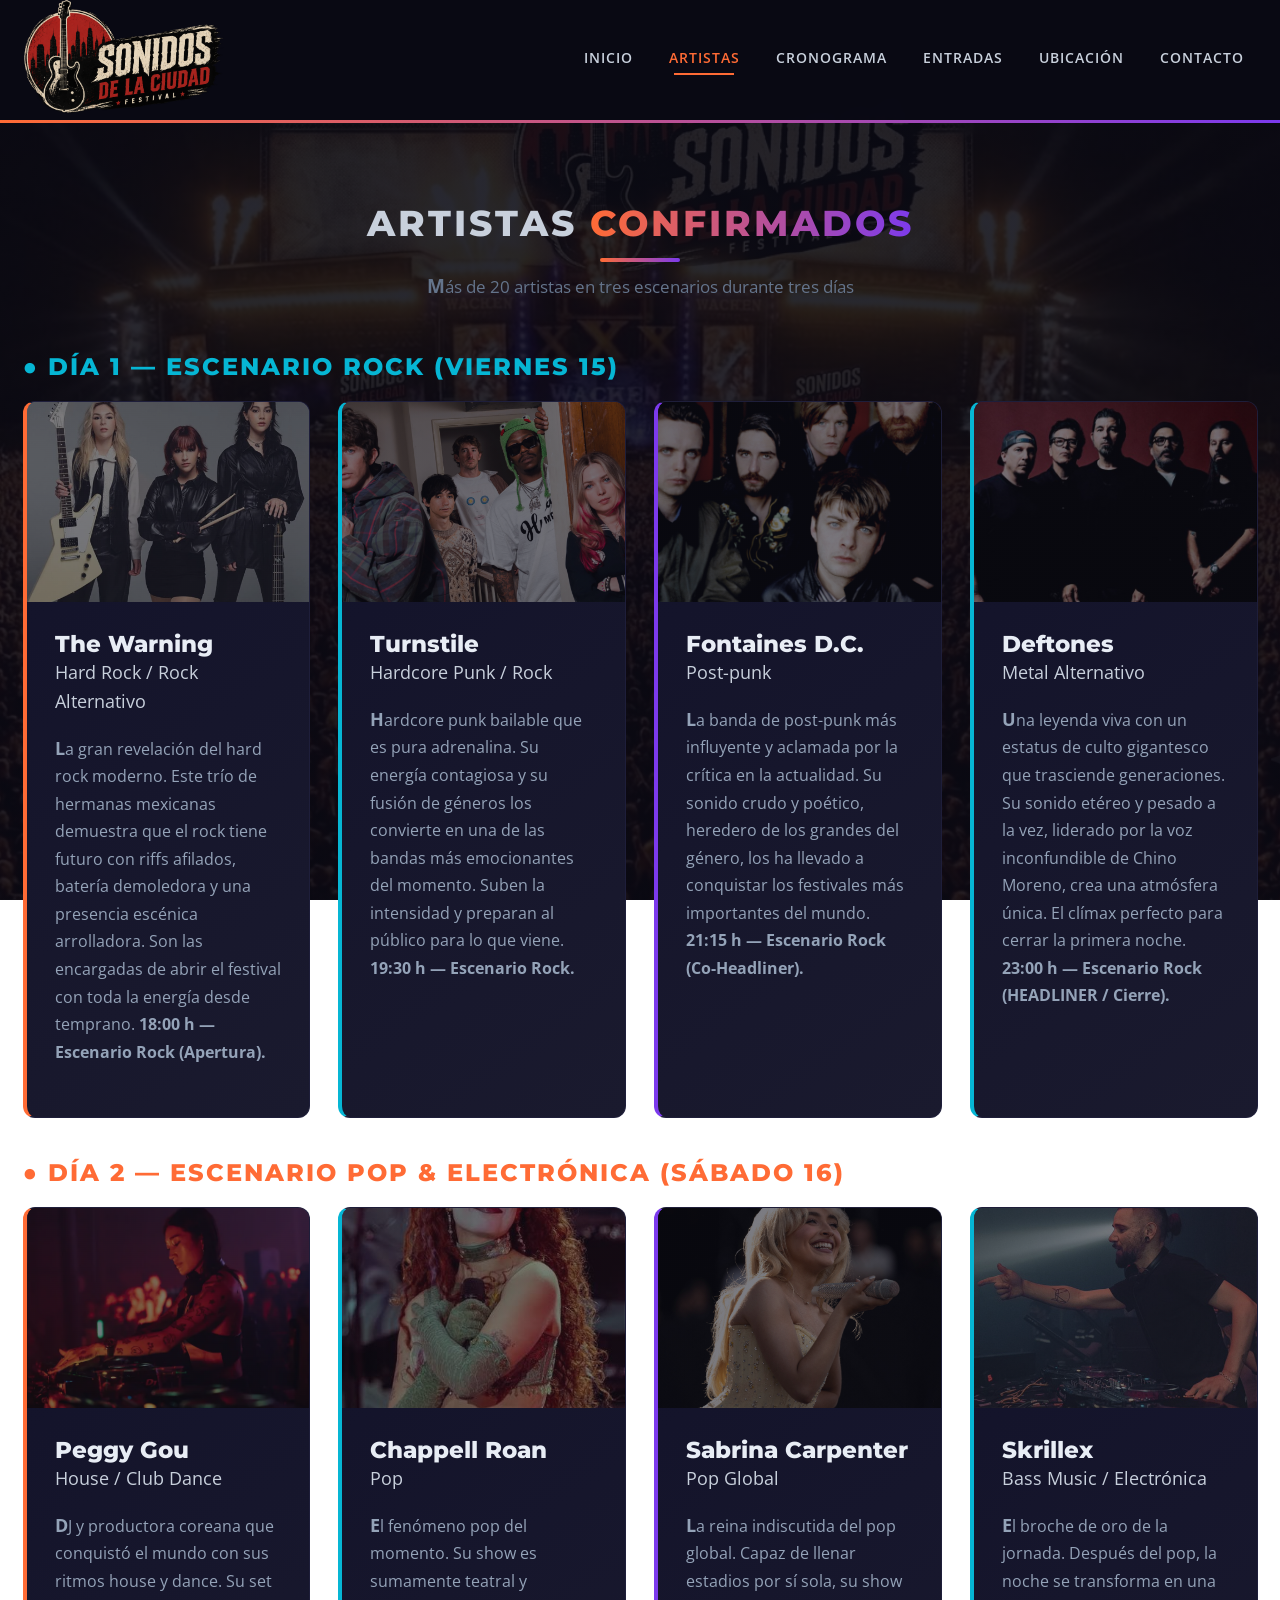
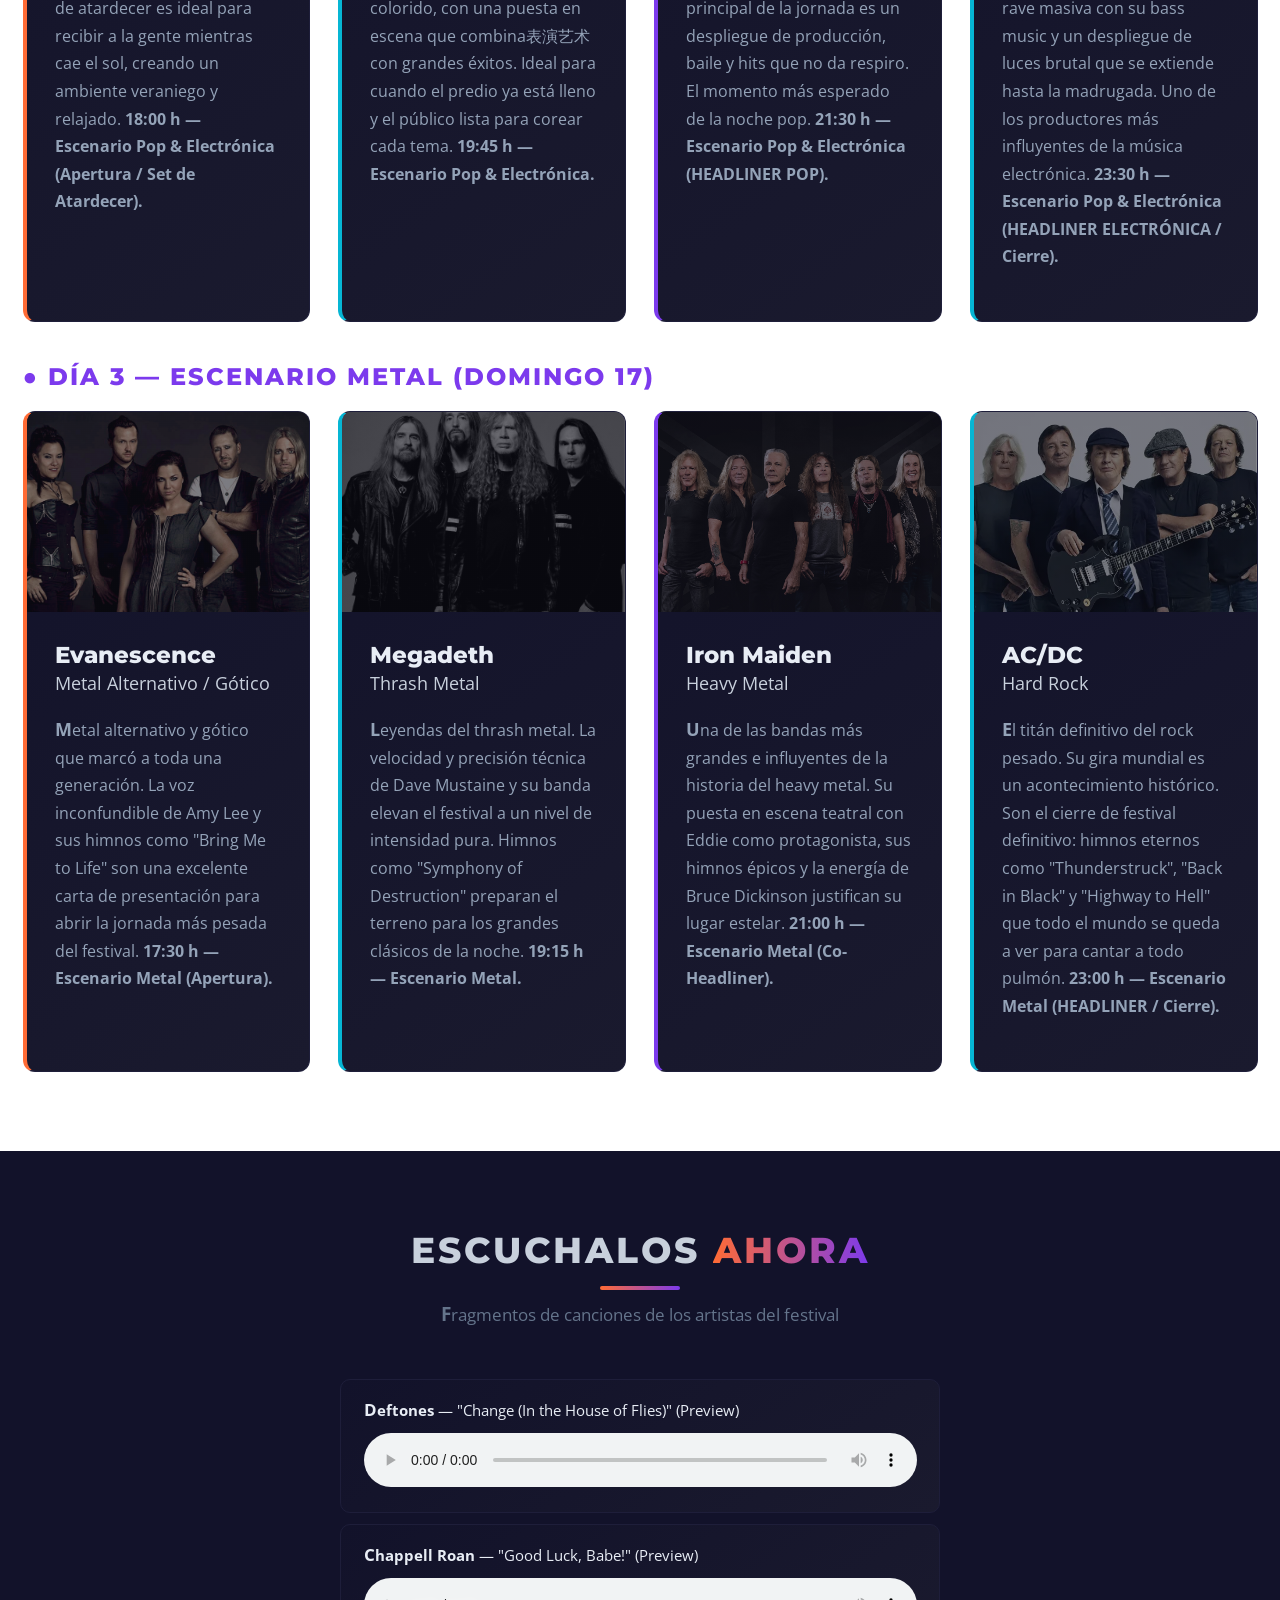
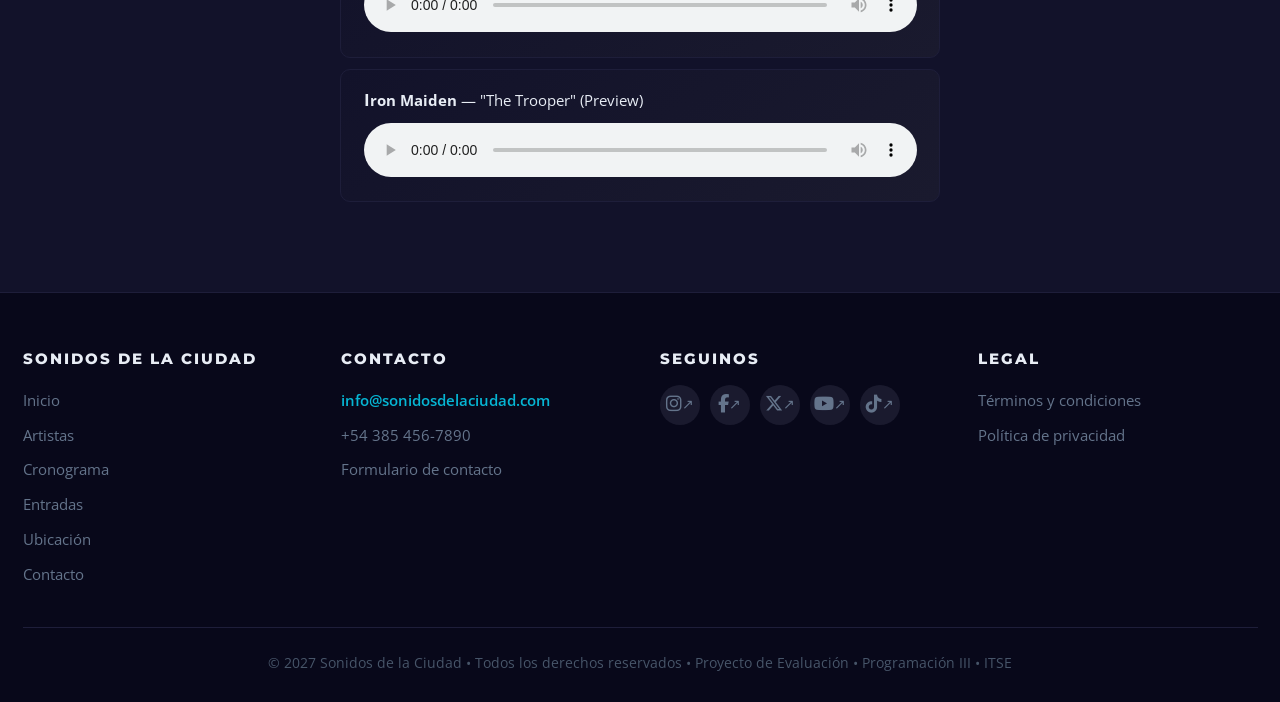
==== artistas.html @ c8c9499b "Initial commit - Sonidos de la Ciudad festival site" ====
<!DOCTYPE html>
<html lang="es">
<head>
  <meta charset="UTF-8">
  <meta name="viewport" content="width=device-width, initial-scale=1.0">
  <title>Artistas - Sonidos de la Ciudad</title>
  <link rel="icon" type="image/svg+xml" href="favicon.svg">
  <link rel="preconnect" href="https://fonts.googleapis.com">
  <link rel="preconnect" href="https://fonts.gstatic.com" crossorigin>
  <link href="https://fonts.googleapis.com/css2?family=Montserrat:wght@300;600;700;800;900&family=Open+Sans:wght@400;600;700&display=swap" rel="stylesheet">
  <link rel="stylesheet" href="https://cdnjs.cloudflare.com/ajax/libs/font-awesome/6.5.2/css/all.min.css">
  <link rel="stylesheet" href="css/estilos.css">
</head>
<body>

  <header>
    <div class="header-inner">
      <div class="logo"><a href="index.html"><img src="img/logo-festival.png" alt="Sonidos de la Ciudad"></a></div>
      <button id="menu-toggle" aria-label="Menú">
        <span></span><span></span><span></span>
      </button>
      <nav id="menu">
        <ul>
          <li><a href="index.html" class="nav-link">Inicio</a></li>
          <li><a href="artistas.html" class="nav-link activo">Artistas</a></li>
          <li><a href="cronograma.html" class="nav-link">Cronograma</a></li>
          <li><a href="entradas.html" class="nav-link">Entradas</a></li>
          <li><a href="ubicacion.html" class="nav-link">Ubicación</a></li>
          <li><a href="contacto.html" class="nav-link">Contacto</a></li>
        </ul>
      </nav>
    </div>
  </header>

  <main>
    <section>
      <div class="container">
        <h2 class="section-title">Artistas <span>Confirmados</span></h2>
        <p class="section-subtitle">Más de 20 artistas en tres escenarios durante tres días</p>

        <!-- DÍA 1: ROCK -->
        <h3 style="margin:0 0 20px;text-transform:uppercase;letter-spacing:2px;color:var(--teal)">&#9679; Día 1 &mdash; Escenario Rock (Viernes 15)</h3>
        <div class="card-grid-artistas">
          <article class="artista card">
            <div class="card-img" style="background:linear-gradient(rgba(15,15,26,0.55),rgba(15,15,26,0.55)),url('img/the-warning.webp');background-size:cover;background-position:center"></div>
            <div class="artista-header">
              <h2>The Warning</h2>
              <div class="genero">Hard Rock / Rock Alternativo</div>
            </div>
            <div class="artista-body">
              <p>La gran revelación del hard rock moderno. Este trío de hermanas mexicanas demuestra que el rock tiene futuro con riffs afilados, batería demoledora y una presencia escénica arrolladora. Son las encargadas de abrir el festival con toda la energía desde temprano. <strong>18:00 h &mdash; Escenario Rock (Apertura).</strong></p>
            </div>
          </article>

          <article class="artista card">
            <div class="card-img" style="background:linear-gradient(rgba(15,15,26,0.55),rgba(15,15,26,0.55)),url('img/turnstile.webp');background-size:cover;background-position:center"></div>
            <div class="artista-header">
              <h2>Turnstile</h2>
              <div class="genero">Hardcore Punk / Rock</div>
            </div>
            <div class="artista-body">
              <p>Hardcore punk bailable que es pura adrenalina. Su energía contagiosa y su fusión de géneros los convierte en una de las bandas más emocionantes del momento. Suben la intensidad y preparan al público para lo que viene. <strong>19:30 h &mdash; Escenario Rock.</strong></p>
            </div>
          </article>

          <article class="artista card">
            <div class="card-img" style="background:linear-gradient(rgba(15,15,26,0.55),rgba(15,15,26,0.55)),url('img/fontaines-dc.png');background-size:cover;background-position:center"></div>
            <div class="artista-header">
              <h2>Fontaines D.C.</h2>
              <div class="genero">Post-punk</div>
            </div>
            <div class="artista-body">
              <p>La banda de post-punk más influyente y aclamada por la crítica en la actualidad. Su sonido crudo y poético, heredero de los grandes del género, los ha llevado a conquistar los festivales más importantes del mundo. <strong>21:15 h &mdash; Escenario Rock (Co-Headliner).</strong></p>
            </div>
          </article>

          <article class="artista card">
            <div class="card-img" style="background:linear-gradient(rgba(15,15,26,0.55),rgba(15,15,26,0.55)),url('img/deftones.jpg');background-size:cover;background-position:center"></div>
            <div class="artista-header">
              <h2>Deftones</h2>
              <div class="genero">Metal Alternativo</div>
            </div>
            <div class="artista-body">
              <p>Una leyenda viva con un estatus de culto gigantesco que trasciende generaciones. Su sonido etéreo y pesado a la vez, liderado por la voz inconfundible de Chino Moreno, crea una atmósfera única. El clímax perfecto para cerrar la primera noche. <strong>23:00 h &mdash; Escenario Rock (HEADLINER / Cierre).</strong></p>
            </div>
          </article>
        </div>

        <!-- DÍA 2: POP & ELECTRÓNICA -->
        <h3 style="margin:40px 0 20px;text-transform:uppercase;letter-spacing:2px;color:var(--naranja)">&#9679; Día 2 &mdash; Escenario Pop &amp; Electrónica (Sábado 16)</h3>
        <div class="card-grid-artistas">
          <article class="artista card">
            <div class="card-img" style="background:linear-gradient(rgba(15,15,26,0.55),rgba(15,15,26,0.55)),url('img/peggy-gou.webp');background-size:cover;background-position:center"></div>
            <div class="artista-header">
              <h2>Peggy Gou</h2>
              <div class="genero">House / Club Dance</div>
            </div>
            <div class="artista-body">
              <p>DJ y productora coreana que conquistó el mundo con sus ritmos house y dance. Su set de atardecer es ideal para recibir a la gente mientras cae el sol, creando un ambiente veraniego y relajado. <strong>18:00 h &mdash; Escenario Pop &amp; Electrónica (Apertura / Set de Atardecer).</strong></p>
            </div>
          </article>

          <article class="artista card">
            <div class="card-img" style="background:linear-gradient(rgba(15,15,26,0.55),rgba(15,15,26,0.55)),url('img/chappell-roan.jpg');background-size:cover;background-position:center"></div>
            <div class="artista-header">
              <h2>Chappell Roan</h2>
              <div class="genero">Pop</div>
            </div>
            <div class="artista-body">
              <p>El fenómeno pop del momento. Su show es sumamente teatral y colorido, con una puesta en escena que combina表演艺术 con grandes éxitos. Ideal para cuando el predio ya está lleno y el público lista para corear cada tema. <strong>19:45 h &mdash; Escenario Pop &amp; Electrónica.</strong></p>
            </div>
          </article>

          <article class="artista card">
            <div class="card-img" style="background:linear-gradient(rgba(15,15,26,0.55),rgba(15,15,26,0.55)),url('img/sabrina-carpenter.jpg');background-size:cover;background-position:center"></div>
            <div class="artista-header">
              <h2>Sabrina Carpenter</h2>
              <div class="genero">Pop Global</div>
            </div>
            <div class="artista-body">
              <p>La reina indiscutida del pop global. Capaz de llenar estadios por sí sola, su show principal de la jornada es un despliegue de producción, baile y hits que no da respiro. El momento más esperado de la noche pop. <strong>21:30 h &mdash; Escenario Pop &amp; Electrónica (HEADLINER POP).</strong></p>
            </div>
          </article>

          <article class="artista card">
            <div class="card-img" style="background:linear-gradient(rgba(15,15,26,0.55),rgba(15,15,26,0.55)),url('img/skrillex.jpg');background-size:cover;background-position:center"></div>
            <div class="artista-header">
              <h2>Skrillex</h2>
              <div class="genero">Bass Music / Electrónica</div>
            </div>
            <div class="artista-body">
              <p>El broche de oro de la jornada. Después del pop, la noche se transforma en una rave masiva con su bass music y un despliegue de luces brutal que se extiende hasta la madrugada. Uno de los productores más influyentes de la música electrónica. <strong>23:30 h &mdash; Escenario Pop &amp; Electrónica (HEADLINER ELECTRÓNICA / Cierre).</strong></p>
            </div>
          </article>
        </div>

        <!-- DÍA 3: METAL -->
        <h3 style="margin:40px 0 20px;text-transform:uppercase;letter-spacing:2px;color:var(--purpura)">&#9679; Día 3 &mdash; Escenario Metal (Domingo 17)</h3>
        <div class="card-grid-artistas">
          <article class="artista card">
            <div class="card-img" style="background:linear-gradient(rgba(15,15,26,0.55),rgba(15,15,26,0.55)),url('img/evanescence.webp');background-size:cover;background-position:center"></div>
            <div class="artista-header">
              <h2>Evanescence</h2>
              <div class="genero">Metal Alternativo / Gótico</div>
            </div>
            <div class="artista-body">
              <p>Metal alternativo y gótico que marcó a toda una generación. La voz inconfundible de Amy Lee y sus himnos como "Bring Me to Life" son una excelente carta de presentación para abrir la jornada más pesada del festival. <strong>17:30 h &mdash; Escenario Metal (Apertura).</strong></p>
            </div>
          </article>

          <article class="artista card">
            <div class="card-img" style="background:linear-gradient(rgba(15,15,26,0.55),rgba(15,15,26,0.55)),url('img/megadeth.jpg');background-size:cover;background-position:center"></div>
            <div class="artista-header">
              <h2>Megadeth</h2>
              <div class="genero">Thrash Metal</div>
            </div>
            <div class="artista-body">
              <p>Leyendas del thrash metal. La velocidad y precisión técnica de Dave Mustaine y su banda elevan el festival a un nivel de intensidad pura. Himnos como "Symphony of Destruction" preparan el terreno para los grandes clásicos de la noche. <strong>19:15 h &mdash; Escenario Metal.</strong></p>
            </div>
          </article>

          <article class="artista card">
            <div class="card-img" style="background:linear-gradient(rgba(15,15,26,0.55),rgba(15,15,26,0.55)),url('img/iron-maiden.jpg');background-size:cover;background-position:center"></div>
            <div class="artista-header">
              <h2>Iron Maiden</h2>
              <div class="genero">Heavy Metal</div>
            </div>
            <div class="artista-body">
              <p>Una de las bandas más grandes e influyentes de la historia del heavy metal. Su puesta en escena teatral con Eddie como protagonista, sus himnos épicos y la energía de Bruce Dickinson justifican su lugar estelar. <strong>21:00 h &mdash; Escenario Metal (Co-Headliner).</strong></p>
            </div>
          </article>

          <article class="artista card">
            <div class="card-img" style="background:linear-gradient(rgba(15,15,26,0.55),rgba(15,15,26,0.55)),url('img/acdc.webp');background-size:cover;background-position:center"></div>
            <div class="artista-header">
              <h2>AC/DC</h2>
              <div class="genero">Hard Rock</div>
            </div>
            <div class="artista-body">
              <p>El titán definitivo del rock pesado. Su gira mundial es un acontecimiento histórico. Son el cierre de festival definitivo: himnos eternos como "Thunderstruck", "Back in Black" y "Highway to Hell" que todo el mundo se queda a ver para cantar a todo pulmón. <strong>23:00 h &mdash; Escenario Metal (HEADLINER / Cierre).</strong></p>
            </div>
          </article>
        </div>
      </div>
    </section>

    <!-- AUDIO SECTION -->
    <section style="background:var(--gris)">
      <div class="container">
        <h2 class="section-title">Escuchalos <span>Ahora</span></h2>
        <p class="section-subtitle">Fragmentos de canciones de los artistas del festival</p>
        <div style="max-width:600px;margin:0 auto">
          <div class="audio-player">
            <p><strong>Deftones</strong> &mdash; "Change (In the House of Flies)" (Preview)</p>
            <audio controls>
              <source src="audio/deftones.mp3" type="audio/mpeg">
              Tu navegador no soporta el elemento de audio.
            </audio>
          </div>
          <div class="audio-player">
            <p><strong>Chappell Roan</strong> &mdash; "Good Luck, Babe!" (Preview)</p>
            <audio controls>
              <source src="audio/chappell-roan.mp3" type="audio/mpeg">
              Tu navegador no soporta el elemento de audio.
            </audio>
          </div>
          <div class="audio-player">
            <p><strong>Iron Maiden</strong> &mdash; "The Trooper" (Preview)</p>
            <audio controls>
              <source src="audio/iron-maiden.mp3" type="audio/mpeg">
              Tu navegador no soporta el elemento de audio.
            </audio>
          </div>
        </div>
      </div>
    </section>
  </main>

  <footer>
    <div class="footer-grid">
      <div class="footer-col">
        <h4>Sonidos de la Ciudad</h4>
        <ul>
          <li><a href="index.html">Inicio</a></li>
          <li><a href="artistas.html">Artistas</a></li>
          <li><a href="cronograma.html">Cronograma</a></li>
          <li><a href="entradas.html">Entradas</a></li>
          <li><a href="ubicacion.html">Ubicación</a></li>
          <li><a href="contacto.html">Contacto</a></li>
        </ul>
      </div>
      <div class="footer-col">
        <h4>Contacto</h4>
        <ul>
          <li><a href="mailto:info@sonidosdelaciudad.com">info@sonidosdelaciudad.com</a></li>
          <li><a href="tel:+543854567890">+54 385 456-7890</a></li>
          <li><a href="contacto.html">Formulario de contacto</a></li>
        </ul>
      </div>
      <div class="footer-col">
        <h4>Seguinos</h4>
        <div class="footer-social">
          <a href="https://instagram.com" target="_blank" title="Instagram"><i class="fab fa-instagram"></i></a>
          <a href="https://facebook.com" target="_blank" title="Facebook"><i class="fab fa-facebook-f"></i></a>
          <a href="https://twitter.com" target="_blank" title="Twitter"><i class="fab fa-x-twitter"></i></a>
          <a href="https://youtube.com" target="_blank" title="YouTube"><i class="fab fa-youtube"></i></a>
          <a href="https://tiktok.com" target="_blank" title="TikTok"><i class="fab fa-tiktok"></i></a>
        </div>
      </div>
      <div class="footer-col">
        <h4>Legal</h4>
        <ul>
          <li><a href="#">Términos y condiciones</a></li>
          <li><a href="#">Política de privacidad</a></li>
        </ul>
      </div>
    </div>
    <div class="footer-bottom">
      <p>&copy; 2027 Sonidos de la Ciudad &bull; Todos los derechos reservados &bull; Proyecto de Evaluación &bull; Programación III &bull; ITSE</p>
    </div>
  </footer>

  <script src="js/menu.js"></script>

</body>
</html>
---- css/estilos.css ----
/* ============================================================
   Sonidos de la Ciudad — Estilos Globales
   ------------------------------------------------------------
   Paleta de colores seleccionada de ColorHunt
   (https://colorhunt.co/palette/0a0a1412122a1e1e3aff6b35)
   + variaciones propias para profundidad.
   ============================================================ */

/* ----- Google Fonts (tipografía externa) ----- */
@import url('https://fonts.googleapis.com/css2?family=Montserrat:wght@300;600;700;800;900&family=Open+Sans:wght@400;600;700&display=swap');

/* ============================================================
   1. SELECTOR UNIVERSAL — reset básico
   ============================================================ */
*,
*::before,
*::after {
  margin: 0;
  padding: 0;
  box-sizing: border-box;
}

/* ============================================================
   2. PSEUDOELEMENTO ::selection — color de selección de texto
   ============================================================ */
::selection {
  background: #7c3aed;
  color: #fff;
}

/* ============================================================
   3. VARIABLES CSS (custom properties) — paleta de colores
   ------------------------------------------------------------
   Paleta obtenida de ColorHunt + Adobe Color:
   - Naranja principal: #ff6b35 (energía, acción)
   - Púrpura secundario: #7c3aed (misterio, festival)
   - Teal acento: #06b6d4 (frescura, contraste)
   ============================================================ */
:root {
  --naranja: #ff6b35;
  --purpura: #7c3aed;
  --teal: #06b6d4;
  --oscuro: #0a0a14;
  --gris: #12122a;
  --claro: #e8edf5;
  --texto: #c8d0dc;
  --mutado: #64748b;
  --borde: #1e1e3a;
  --grad-hero: linear-gradient(135deg, #0a0a14 0%, #1a0a2e 40%, #2d0a3a 100%);
  --grad-card: linear-gradient(145deg, #12122a, #1a1a2e);
  --grad-principal: linear-gradient(90deg, #ff6b35, #7c3aed);
  --font-heading: 'Montserrat', sans-serif;
  --font-body: 'Open Sans', sans-serif;
}

/* ============================================================
   4. SELECTORES DE TIPO (type selectors)
   ============================================================ */
html {
  scroll-behavior: smooth;
  font-size: 16px; /* base para rem */
  /* Unidad vw para base responsiva */
  font-size: clamp(14px, 1vw + 12px, 18px);
}

body {
  font: 400 1rem/1.6 var(--font-body); /* shorthand font */
  background: linear-gradient(rgba(10, 10, 20, 0.88), rgba(10, 10, 20, 0.88)), url('../img/fondo-pagina.png');
  background-size: cover;
  background-attachment: fixed;
  background-position: center;
  color: var(--texto);
  min-height: 100vh;
  display: flex;
  flex-direction: column;
}

/* ----- Encabezados ----- */
h1, h2, h3, h4, h5, h6 {
  font-family: var(--font-heading);
  font-weight: 800;
  line-height: 1.2;
}

h1 { font-size: 2.5rem; }
h2 { font-size: 2rem; }
h3 { font-size: 1.35rem; }
h4 { font-size: 1.1rem; }
h5 { font-size: 1rem; }
h6 { font-size: 0.9rem; }

/* ----- Enlaces ----- */
a {
  color: var(--teal);
  text-decoration: underline;
  text-underline-offset: 3px;
  text-decoration-thickness: 1px;
  text-decoration-color: transparent;
  transition: color 0.3s ease, text-decoration-color 0.3s ease;
}

/* PSEUDOCLASE :hover en enlaces */
a:hover {
  color: var(--naranja);
  text-decoration-color: var(--naranja);
}

/* Enlaces dentro de nav — sin subrayado (estilo botón) */
nav a {
  text-decoration: none;
}

/* Enlaces dentro de footer — subrayado solo en hover */
footer a {
  text-decoration: none;
}
footer a:hover {
  text-decoration: underline;
  text-decoration-color: var(--naranja);
}

/* ----- Imágenes ----- */
img {
  max-width: 100%;
  height: auto;
  display: block;
}

/* ----- Listas ----- */
ul, ol {
  padding-left: 1.25rem;
}

li {
  margin-bottom: 0.25rem;
}

/* ============================================================
   5. SELECTORES POR ID (ID selectors)
   ============================================================ */
#menu-toggle {
  display: none;
  background: none;
  border: none;
  cursor: pointer;
  padding: 8px;
}

#menu-toggle span {
  display: block;
  width: 28px;
  height: 2px;
  background: var(--claro);
  margin: 5px 0;
  transition: transform 0.3s ease, opacity 0.3s ease;
}

/* Animación del menú hamburguesa al abrir (transformación) */
#menu-toggle.abierto span:nth-child(1) {
  transform: rotate(45deg) translate(5px, 5px);
}
#menu-toggle.abierto span:nth-child(2) {
  opacity: 0;
}
#menu-toggle.abierto span:nth-child(3) {
  transform: rotate(-45deg) translate(5px, -5px);
}

#menu {
  display: flex;
  align-items: center;
}

#hero {
  min-height: 80vh;
  display: flex;
  align-items: center;
  justify-content: center;
}

/* ============================================================
   6. SELECTORES DE CLASE (class selectors)
   ============================================================ */
.container {
  max-width: 1300px;
  margin: 0 auto;
}

.section-title {
  text-align: center;
  font-size: 2rem;
  font-weight: 800;
  text-transform: uppercase;
  letter-spacing: 3px;
  margin-bottom: 0.5rem;
}

.section-title span {
  background: var(--grad-principal);
  -webkit-background-clip: text;
  -webkit-text-fill-color: transparent;
  background-clip: text;
}

/* PSEUDOELEMENTO ::after en section-title (barra decorativa) */
.section-title::after {
  content: '';
  display: block;
  width: 80px;
  height: 4px;
  background: var(--grad-principal);
  margin: 0.75rem auto 0;
  border-radius: 2px;
}

.section-subtitle {
  text-align: center;
  color: var(--mutado);
  margin-bottom: 2.8rem;
  font-size: 0.95rem;
}

/* ============================================================
   7. SELECTORES AVANZADOS
   ============================================================ */

/* ----- 7a. SELECTOR DESCENDIENTE (space) ----- */
nav ul {
  list-style: none;
  display: flex;
  gap: 8px;
}

footer ul li a {
  font-size: 0.85rem;
  color: var(--mutado);
}

article .artista-header h2 {
  font-size: 1.3rem;
  color: var(--claro);
}

header .header-inner {
  max-width: 1300px;
  margin: 0 auto;
  padding: 0 1.25rem;
  display: flex;
  justify-content: space-between;
  align-items: center;
  height: 120px;
}

/* ----- 7b. SELECTOR HIJO DIRECTO (>) ----- */
header > nav {
  display: flex;
}

/* SELECTOR HIJO DIRECTO (>) — ejemplo de selector avanzado */
.hero-content > h1 {
  display: inline-block;
}

/* SELECTOR DE HERMANO ADYACENTE adicional */
section + footer {
  margin-top: 0;
}

section > .container > p {
  font-size: 0.95rem;
}

/* ----- 7c. SELECTOR HERMANO ADYACENTE (+) ----- */
h2 + p {
  margin-top: -0.3rem;
}

.section-title + .section-subtitle {
  margin-top: 0.5rem;
}

article.artista + article.artista {
  margin-top: 25px;
}

/* Override para grilla de artistas: el margin-top rompe la alineación horizontal */
.card-grid-artistas article.artista + article.artista {
  margin-top: 0;
}

/* ----- 7d. SELECTOR HERMANO GENERAL (~) ----- */
h3 ~ p {
  color: #94a3b8;
  margin-bottom: 0.9375rem;
  font-style: italic;
}

.section-title ~ .card-grid {
  margin-top: 1.5rem;
}

/* ----- 7e. SELECTORES DE ATRIBUTO ----- */

/* Enlaces que abren en nueva pestaña */
a[target="_blank"]::after {
  content: ' \2197';
  font-size: 0.75em;
  display: inline-block;
  transition: transform 0.3s ease;
}

a[target="_blank"]:hover::after {
  transform: translate(2px, -2px);
}

/* Inputs de tipo texto */
input[type="text"],
input[type="email"],
input[type="tel"] {
  width: 100%;
  padding: 0.75rem 1rem;
  background: #0f0f1a;
  border: 1px solid var(--borde);
  border-radius: 8px;
  color: var(--claro);
  font-size: 0.95rem;
  transition: border-color 0.3s ease, box-shadow 0.3s ease;
  outline: none;
  font-family: inherit;
}

/* Enlaces que empiezan con mailto: */
a[href^="mailto:"] {
  color: var(--teal);
  font-weight: 600;
}

a[href^="mailto:"]:hover {
  color: var(--naranja);
}

/* Enlaces que terminan en .com */
a[href$=".com"]:not([href^="mailto:"]) {
  position: relative;
}

/* PSEUDOCLASE :not() combinada */
a[target="_blank"]:not(.btn) {
  border-bottom: 1px dotted transparent;
}

a[target="_blank"]:not(.btn):hover {
  border-bottom-color: var(--naranja);
}

/* ============================================================
   8. HEADER — menú animado con posicionamiento sticky
   ============================================================ */
header {
  background: rgba(10, 10, 20, 0.97);
  border-bottom: 3px solid;
  border-image: var(--grad-principal) 1;
  position: sticky;
  top: 0;
  z-index: 1000;
  backdrop-filter: blur(8px);
  -webkit-backdrop-filter: blur(8px);
}

/* Logo con hover transform (TRANSFORMACIÓN 1: rotate) */
.logo a {
  display: inline-block;
  transition: transform 0.4s ease;
  line-height: 0;
}

.logo a img {
  height: 115px;
  width: auto;
  display: block;
}

/* TRANSFORMACIÓN 1: rotate */
.logo a:hover {
  transform: rotate(-3deg) scale(1.05);
}

/* ----- Nav links animados (PSEUDOCLASE :hover) ----- */
.nav-link {
  display: block;
  padding: 8px 14px;
  font-size: 0.8rem;
  font-weight: 600;
  text-transform: uppercase;
  letter-spacing: 1px;
  color: var(--texto);
  border-radius: 4px;
  transition: background 0.3s ease, color 0.3s ease;
  position: relative;
}

/* PSEUDOELEMENTO ::before para animación de subrayado en hover */
.nav-link::before {
  content: '';
  position: absolute;
  bottom: 2px;
  left: 50%;
  width: 0;
  height: 2px;
  background: var(--grad-principal);
  transition: width 0.3s ease, left 0.3s ease;
}

/* PSEUDOCLASE :hover en nav links */
.nav-link:hover::before {
  width: 60%;
  left: 20%;
}

.nav-link:hover {
  background: var(--grad-principal);
  color: #fff;
}

.nav-link.activo {
  color: var(--naranja);
  background: transparent;
}

.nav-link.activo::before {
  width: 60%;
  left: 20%;
  background: var(--naranja);
}



/* ============================================================
   9. HERO
   ============================================================ */
#hero {
  background: var(--grad-hero);
  padding: 100px 20px 80px;
  text-align: center;
  position: relative;
  overflow: hidden;
}

/* PSEUDOELEMENTO ::before para efecto de brillo animado */
#hero::before {
  content: '';
  position: absolute;
  top: -50%;
  left: -50%;
  width: 200%;
  height: 200%;
  background: radial-gradient(circle at 30% 50%, rgba(124, 58, 237, 0.08) 0%, transparent 50%),
    radial-gradient(circle at 70% 50%, rgba(255, 107, 53, 0.08) 0%, transparent 50%);
  animation: heroGlow 8s ease-in-out infinite alternate;
  pointer-events: none;
}

@keyframes heroGlow {
  0% { transform: translate(0, 0); }
  100% { transform: translate(-1.25rem, 1.25rem); }
}

.hero-content {
  max-width: 900px;
  margin: 0 auto;
  position: relative;
  z-index: 1;
}

#hero h1 {
  font-size: 5vw;
  font-weight: 900;
  text-transform: uppercase;
  letter-spacing: 4px;
  background: linear-gradient(90deg, var(--naranja), var(--purpura), var(--teal));
  -webkit-background-clip: text;
  -webkit-text-fill-color: transparent;
  background-clip: text;
  margin-bottom: 0.9375rem;
  /* TRANSICIÓN 1 para h1 */
  transition: letter-spacing 0.5s ease;
}

#hero h1:hover {
  letter-spacing: 8px;
}

#hero .fecha {
  font-size: 1.2rem;
  color: var(--claro);
  letter-spacing: 3px;
  text-transform: uppercase;
  margin-bottom: 0.625rem;
}

#hero .lugares-lista {
  list-style: none;
  padding: 0;
  margin: 0 0 1.5625rem;
  display: flex;
  flex-direction: column;
  align-items: center;
  gap: 0.5rem;
}

#hero .lugares-lista li {
  font-size: 1rem;
  color: var(--teal);
}

#hero p {
  font-size: 1.05rem;
  color: var(--texto);
  max-width: 650px;
  margin: 0 auto 1.875rem;
  line-height: 1.7;
}

/* ============================================================
   10. BUTTONS
   ============================================================ */
.btn {
  display: inline-block;
  padding: 0.75rem 2.1875rem;
  font-weight: 700;
  text-transform: uppercase;
  letter-spacing: 2px;
  border-radius: 50px;
  font-size: 0.85rem;
  border: none;
  cursor: pointer;
  /* TRANSICIÓN 2 */
  transition: transform 0.3s ease, box-shadow 0.3s ease, background 0.3s ease, color 0.3s ease;
  font-family: var(--font-heading);
}

.btn-primary {
  background: var(--grad-principal);
  color: #fff;
}

/* TRANSFORMACIÓN 2: translateY + scale */
.btn-primary:hover {
  transform: translateY(-3px) scale(1.04);
  box-shadow: 0 8px 30px rgba(255, 107, 53, 0.3);
  color: #fff;
}

.btn-outline {
  background: transparent;
  color: var(--teal);
  border: 2px solid var(--teal);
}

.btn-outline:hover {
  background: var(--teal);
  color: var(--oscuro);
  /* TRANSFORMACIÓN 3: translateY */
  transform: translateY(-2px);
  box-shadow: 0 4px 20px rgba(6, 182, 212, 0.25);
}

/* ============================================================
   11. SECTION — padding y bordes en divs
   ============================================================ */
section {
  padding: 4.375rem 1.25rem;
}

/* SELECTOR DESCENDIENTE + bordes explícitos */
section .card {
  border: 1px solid var(--borde);
  border-radius: 12px;
  padding: 0;
}

/* ============================================================
   12. CARDS GRID
   ============================================================ */
.card-grid {
  display: grid;
  grid-template-columns: repeat(auto-fill, minmax(280px, 1fr));
  gap: 1.5625rem;
}

.card {
  background: var(--grad-card);
  border: 1px solid var(--borde);
  border-radius: 12px;
  overflow: hidden;
  transition: transform 0.35s ease, border-color 0.35s ease, box-shadow 0.35s ease;
}

/* PSEUDOCLASE :hover en cards + TRANSFORMACIÓN 4 + TRANSICIÓN 3 */
.card:hover {
  border-color: var(--purpura);
  transform: translateY(-8px);
  box-shadow: 0 10px 40px rgba(124, 58, 237, 0.15);
}

.card-img {
  width: 100%;
  height: 200px;
  object-fit: cover;
  display: flex;
  align-items: center;
  justify-content: center;
  font-size: 3rem;
  flex-shrink: 0;
}

.card-body {
  padding: 1.25rem;
}

.card-body h3 {
  font-size: 1.15rem;
  margin-bottom: 0.3125rem;
  color: var(--claro);
}

.card-body .genero {
  font-size: 0.75rem;
  text-transform: uppercase;
  letter-spacing: 1px;
  color: var(--naranja);
  margin-bottom: 0.5rem;
}

.card-body p {
  font-size: 0.88rem;
  color: #94a3b8;
  line-height: 1.6;
}

/* ============================================================
   13. ARTIST PAGE — article cards
   ============================================================ */
.card-grid-artistas {
  display: grid;
  grid-template-columns: repeat(4, 1fr);
  gap: 1.5625rem;
  align-items: stretch; /* Asegura que todas las celdas midan lo mismo de alto */
}

article.artista {
  background: var(--grad-card);
  border: 1px solid var(--borde);
  border-radius: 12px;
  overflow: hidden;
  border-left: 4px solid var(--purpura);
  
  /* CAMBIO 1: Cambiamos a flexbox vertical para controlar perfectamente las partes internas */
  display: flex;
  flex-direction: column; 
  
  height: 100%; /* CAMBIO 2: Obliga a la tarjeta a usar el 100% de la altura de la fila */
  min-height: 0;
  transition: transform 0.4s ease, box-shadow 0.4s ease;
}

/* PSEUDOCLASE :nth-child para alternar colores de borde */
.card-grid-artistas article.artista:nth-child(4n+1) {
  border-left-color: var(--naranja);
}
.card-grid-artistas article.artista:nth-child(4n+2) {
  border-left-color: var(--teal);
}
.card-grid-artistas article.artista:nth-child(4n+3) {
  border-left-color: var(--purpura);
}
.card-grid-artistas article.artista:nth-child(4n+4) {
  border-left-color: var(--teal);
}

article.artista .card-img {
  height: 200px;
  min-height: 200px;
  width: 100%;
  object-fit: cover; /* Evita que la imagen del artista se deforme verticalmente */
}

article.artista .artista-header {
  padding: 1.5625rem 1.5625rem 0;
}

article.artista .artista-body {
  padding: 0.9375rem 1.5625rem 1.5625rem;
  
  /* CAMBIO 3: Hace que la sección de contenido de texto se expanda para llenar el espacio restante */
  flex-grow: 1; 
  display: flex;
  flex-direction: column;
  justify-content: space-between;
}

article.artista .artista-body p {
  font-size: 0.9rem;
  color: #94a3b8;
  line-height: 1.7;
  
  /* CAMBIO 4: Al empujar el margen inferior, forzamos a que el horario/botón inferior 
     quede exactamente alineado abajo del todo en todas las tarjetas por igual */
  margin-bottom: 1.25rem; 
}

/* ============================================================
   14. TABLES
   ============================================================ */
.tabla-container {
  overflow-x: auto;
  margin: 1.875rem 0;
}

table {
  width: 100%;
  border-collapse: collapse;
  background: var(--grad-card);
  border-radius: 12px;
  overflow: hidden;
}

thead {
  background: var(--grad-principal);
}

th {
  padding: 0.875rem 1.125rem;
  text-align: left;
  font-size: 0.8rem;
  text-transform: uppercase;
  letter-spacing: 1px;
  color: #fff;
  font-weight: 700;
}

td {
  padding: 0.75rem 1.125rem;
  border-bottom: 1px solid var(--borde);
  font-size: 0.9rem;
}

/* PSEUDOCLASE :hover en filas de tabla */
tr:hover td {
  background: rgba(124, 58, 237, 0.05);
}

/* PSEUDOCLASE :last-child */
tr:last-child td {
  border-bottom: none;
}

/* PSEUDOCLASE :nth-child en columnas de tabla */
tbody tr td:first-child {
  font-weight: 700;
  color: var(--claro);
}

/* ============================================================
   15. LISTS
   ============================================================ */
.lista-generos {
  display: flex;
  flex-wrap: wrap;
  gap: 10px;
  justify-content: center;
  margin: 1.5625rem 0;
  list-style: none;
  padding-left: 0;
}

.lista-generos li {
  background: rgba(124, 58, 237, 0.1);
  border: 1px solid var(--purpura);
  color: var(--claro);
  padding: 8px 20px;
  border-radius: 50px;
  font-size: 0.85rem;
  font-weight: 600;
  text-transform: uppercase;
  letter-spacing: 1px;
  margin-bottom: 0;
  transition: transform 0.3s ease, background 0.3s ease, color 0.3s ease, border-color 0.3s ease;
}

/* PSEUDOCLASE :hover en items de lista */
.lista-generos li:hover {
  background: var(--grad-principal);
  color: #fff;
  transform: translateY(-3px) scale(1.05);
  border-color: transparent;
}

/* ----- Ordered list (cronograma) ----- */
.lista-cronograma {
  max-width: 700px;
  margin: 0 auto 2.5rem;
  padding: 0;
  list-style: none;
  counter-reset: item;
}

.lista-cronograma li {
  counter-increment: item;
  padding: 0.875rem 1.25rem 0.875rem 3.125rem;
  position: relative;
  border-left: 2px solid var(--purpura);
  margin-left: 0.9375rem;
  font-size: 0.92rem;
  margin-bottom: 0;
  /* Transición en hover */
  transition: background 0.3s ease, padding-left 0.3s ease;
}

.lista-cronograma li:hover {
  background: rgba(124, 58, 237, 0.05);
  padding-left: 3.5rem;
}

/* PSEUDOELEMENTO ::before para contador numerado circular */
.lista-cronograma li::before {
  content: counter(item);
  position: absolute;
  left: -1.125rem;
  top: 0.875rem;
  width: 32px;
  height: 32px;
  background: var(--grad-principal);
  color: #fff;
  border-radius: 50%;
  display: flex;
  align-items: center;
  justify-content: center;
  font-size: 0.8rem;
  font-weight: 700;
  transition: transform 0.3s ease;
}

.lista-cronograma li:hover::before {
  transform: scale(1.15);
}

.lista-cronograma li strong {
  color: var(--claro);
}

.lista-cronograma li .hora {
  color: var(--teal);
  font-weight: 600;
  margin-right: 10px;
}

/* ============================================================
   16. IFRAMES
   ============================================================ */
.iframe-container {
  position: relative;
  width: 100%;
  padding-bottom: 56.25%;
  border-radius: 12px;
  overflow: hidden;
  margin: 1.25rem 0;
}

.iframe-container iframe {
  position: absolute;
  top: 0;
  left: 0;
  width: 100%;
  height: 100%;
  border: none;
}

.iframe-mapa {
  width: 100%;
  height: 400px;
  border-radius: 12px;
  border: none;
  margin: 1.25rem 0;
}

/* ============================================================
   16b. SEDES (ubicacion.html)
   ============================================================ */
.sede-mapa-wrap {
  margin-bottom: 30px;
}

.sede-titulo {
  margin-bottom: 10px;
  text-transform: uppercase;
  letter-spacing: 1px;
  font-size: 1rem;
}

.sede-titulo.teal { color: var(--teal); }
.sede-titulo.naranja { color: var(--naranja); }
.sede-titulo.purpura { color: var(--purpura); }

.sede-grid {
  display: grid;
  grid-template-columns: repeat(auto-fit, minmax(280px, 1fr));
  gap: 25px;
  margin: 20px 0 50px;
}

.sede-grid .card {
  padding: 25px;
}

.sede-subtitulo {
  color: var(--claro);
  margin-bottom: 10px;
  font-size: 0.85rem;
  text-transform: uppercase;
  letter-spacing: 1px;
}

.sede-texto {
  color: #94a3b8;
  font-size: 0.95rem;
}

.sede-nota {
  margin-top: 10px;
  font-size: 0.85rem;
  color: #64748b;
}

.sede-btn-wrap {
  margin-top: 12px;
}

.sede-btn-wrap .btn {
  padding: 8px 20px;
  font-size: 0.75rem;
}

/* ============================================================
   16c. REDES SOCIALES (ubicacion.html)
   ============================================================ */
.redes-grid {
  display: grid;
  grid-template-columns: repeat(auto-fit, minmax(300px, 1fr));
  gap: 25px;
}

.red-social {
  background: var(--grad-card);
  border: 1px solid #1e293b;
  border-radius: 12px;
  padding: 20px;
  text-align: center;
}

.red-social h3 {
  color: var(--claro);
  margin-bottom: 15px;
  font-size: 1rem;
}

/* ============================================================
   17. AUDIO
   ============================================================ */
.audio-player {
  background: var(--grad-card);
  border: 1px solid var(--borde);
  border-radius: 10px;
  padding: 0.9375rem 1.25rem;
  margin: 0.625rem 0;
}

.audio-player p {
  font-size: 0.85rem;
  color: var(--claro);
  margin-bottom: 0.5rem;
}

.audio-player audio {
  width: 100%;
  border-radius: 6px;
}

/* ============================================================
   18. FORM
   ============================================================ */
.form-contacto {
  max-width: 650px;
  margin: 0 auto;
  background: var(--grad-card);
  border: 1px solid var(--borde);
  border-radius: 12px;
  padding: 2.5rem;
}

.form-group {
  margin-bottom: 1.25rem;
}

.form-group label {
  display: block;
  font-size: 0.8rem;
  text-transform: uppercase;
  letter-spacing: 1px;
  color: var(--mutado);
  margin-bottom: 6px;
  font-weight: 600;
}

/* PSEUDOCLASE :focus + :focus-visible en inputs (accesibilidad) */
input:focus,
select:focus,
textarea:focus {
  border-color: var(--purpura);
  box-shadow: 0 0 0 3px rgba(124, 58, 237, 0.12);
  outline: 2px solid var(--purpura);
  outline-offset: 1px;
}

/* :focus-visible — solo para navegación por teclado */
input:focus-visible,
select:focus-visible,
textarea:focus-visible,
a:focus-visible,
button:focus-visible {
  outline: 2px solid var(--naranja);
  outline-offset: 2px;
  border-radius: 4px;
}

/* Sin outline para focus por mouse (los navegadores modernos lo manejan) */
input:focus:not(:focus-visible),
select:focus:not(:focus-visible),
textarea:focus:not(:focus-visible) {
  outline: none;
}

/* PSEUDOCLASE :required */
input:required,
select:required,
textarea:required {
  border-left: 3px solid var(--naranja);
}

input:required:valid,
select:required:valid,
textarea:required:valid {
  border-left-color: #22c55e;
}

/* PSEUDOELEMENTO ::placeholder */
input::placeholder,
textarea::placeholder,
select::placeholder {
  color: #475569;
  font-style: italic;
  opacity: 1;
}

.form-group select {
  width: 100%;
  padding: 0.75rem 1rem;
  background: #0f0f1a;
  border: 1px solid var(--borde);
  border-radius: 8px;
  color: var(--claro);
  font-size: 0.95rem;
  transition: border-color 0.3s ease, box-shadow 0.3s ease;
  outline: none;
  font-family: inherit;
}

.form-group textarea {
  width: 100%;
  padding: 0.75rem 1rem;
  background: #0f0f1a;
  border: 1px solid var(--borde);
  border-radius: 8px;
  color: var(--claro);
  font-size: 0.95rem;
  transition: border-color 0.3s ease, box-shadow 0.3s ease;
  outline: none;
  font-family: inherit;
  min-height: 130px;
  resize: vertical;
}

/* SELECTOR DE ATRIBUTO + PSEUDOCLASE :checked (visual para selects) */
option:checked {
  background: var(--purpura);
  color: #fff;
}

/* ============================================================
   19. COMPRA DE ENTRADAS (página comprar.html)
   ============================================================ */

/* ----- TIMER / CONTADOR REGRESIVO ----- */
.compra-timer {
  display: flex;
  align-items: center;
  justify-content: center;
  gap: 10px;
  background: rgba(255, 107, 53, 0.08);
  border: 1px solid rgba(255, 107, 53, 0.25);
  border-radius: 12px;
  padding: 12px 24px;
  margin-bottom: 2rem;
  font-size: 0.9rem;
  color: var(--claro);
}

.compra-timer i {
  color: var(--naranja);
  font-size: 1.2rem;
}

.compra-timer strong {
  font-size: 1.4rem;
  font-family: var(--font-heading);
  color: var(--teal);
  letter-spacing: 2px;
  transition: color 0.3s ease;
}

/* ----- TARJETA DE CRÉDITO VISUAL ----- */
.card-visual-container {
  perspective: 1000px;
  margin-bottom: 1.5rem;
}

.card-visual {
  width: 100%;
  max-width: 340px;
  height: 200px;
  margin: 0 auto;
  position: relative;
  transition: transform 0.6s ease;
  transform-style: preserve-3d;
}

.card-visual.volteada {
  transform: rotateY(180deg);
}

.card-front,
.card-back {
  position: absolute;
  inset: 0;
  border-radius: 14px;
  backface-visibility: hidden;
  -webkit-backface-visibility: hidden;
  padding: 1.25rem;
  display: flex;
  flex-direction: column;
  justify-content: space-between;
}

.card-front {
  background: linear-gradient(135deg, #1e1b4b, #312e81, #1e1b4b);
  border: 1px solid rgba(124, 58, 237, 0.3);
  box-shadow: 0 8px 32px rgba(0, 0, 0, 0.3);
}

.card-back {
  background: linear-gradient(135deg, #0f0f1a, #1a1a2e);
  border: 1px solid rgba(124, 58, 237, 0.2);
  transform: rotateY(180deg);
  box-shadow: 0 8px 32px rgba(0, 0, 0, 0.3);
  padding: 0;
}

.card-top-row {
  display: flex;
  justify-content: space-between;
  align-items: flex-start;
}

.card-chip i {
  font-size: 2.2rem;
  color: #fbbf24;
  filter: drop-shadow(0 0 4px rgba(251, 191, 36, 0.3));
}

.card-brand-logo {
  display: flex;
  align-items: center;
  justify-content: center;
}

.card-brand-logo i {
  font-size: 2rem;
  color: var(--claro);
  transition: all 0.3s ease;
}

.card-brand-logo .fa-cc-visa {
  color: #1a1f71;
  font-size: 2.5rem;
}

.card-brand-logo .fa-cc-mastercard {
  color: #eb001b;
  font-size: 2.5rem;
}

.card-brand-logo .fa-cc-amex {
  color: #2e77bc;
  font-size: 2.5rem;
}

.card-number {
  font-family: 'Courier New', monospace;
  font-size: 1.15rem;
  letter-spacing: 3px;
  color: var(--claro);
  text-shadow: 0 1px 2px rgba(0, 0, 0, 0.5);
  text-align: center;
  word-spacing: 6px;
}

.card-bottom-row {
  display: flex;
  justify-content: space-between;
  align-items: flex-end;
}

.card-field {
  display: flex;
  flex-direction: column;
}

.card-field-label {
  font-size: 0.6rem;
  text-transform: uppercase;
  letter-spacing: 1px;
  color: rgba(255, 255, 255, 0.5);
  margin-bottom: 2px;
}

.card-field-value {
  font-size: 0.85rem;
  color: var(--claro);
  font-weight: 600;
  letter-spacing: 1px;
  text-transform: uppercase;
}

.card-field-exp .card-field-value {
  letter-spacing: 2px;
}

/* Dorso */
.card-magstrip {
  height: 40px;
  background: #1a1a2e;
  margin-top: 25px;
}

.card-back-content {
  padding: 0.75rem 1.25rem 1.25rem;
  display: flex;
  justify-content: space-between;
  align-items: center;
  flex: 1;
}

.card-signature {
  flex: 1;
  margin-right: 1rem;
}

.card-signature-line {
  height: 32px;
  background: repeating-linear-gradient(
    90deg,
    #ccc 0px,
    #ccc 3px,
    #ddd 3px,
    #ddd 6px
  );
  border-radius: 4px;
  margin-top: 4px;
}

.card-cvv-box {
  text-align: right;
}

.card-cvv-box .card-field-value {
  font-family: 'Courier New', monospace;
  font-size: 1rem;
  letter-spacing: 3px;
  color: #1a1a2e;
  background: #fff;
  padding: 4px 10px;
  border-radius: 4px;
  display: inline-block;
  min-width: 50px;
  text-align: center;
}

/* ----- GRID 2 COLUMNAS ----- */
.compra-grid {
  display: grid;
  grid-template-columns: 1fr 380px;
  gap: 2rem;
  align-items: start;
}

.compra-form {
  min-width: 0;
}

/* ----- FIELDSETS ----- */
.compra-fieldset {
  background: var(--grad-card);
  border: 1px solid var(--borde);
  border-radius: 12px;
  padding: 1.75rem;
  margin-bottom: 1.5rem;
}

.compra-fieldset legend {
  font-family: var(--font-heading);
  font-weight: 700;
  font-size: 1.05rem;
  color: var(--claro);
  padding: 0 10px;
  display: flex;
  align-items: center;
  gap: 8px;
}

.compra-fieldset legend i {
  color: var(--naranja);
}

/* ----- FORM ROW (2 columnas internas) ----- */
.form-row {
  display: grid;
  grid-template-columns: 1fr 1fr;
  gap: 1rem;
}

/* ----- FEEDBACK (error / éxito) ----- */
.feedback {
  font-size: 0.78rem;
  margin-top: 4px;
  min-height: 1.2em;
  transition: color 0.2s ease;
}

.feedback.error {
  color: #ef4444;
}

.feedback.exito {
  color: #22c55e;
}

/* Estados de validación en inputs */
input.invalido,
select.invalido {
  border-color: #ef4444 !important;
  box-shadow: 0 0 0 3px rgba(239, 68, 68, 0.12) !important;
}

input.valido,
select.valido {
  border-color: #22c55e !important;
  box-shadow: 0 0 0 3px rgba(34, 197, 94, 0.12) !important;
}

/* ----- INFO DEL EVENTO (readonly) ----- */
.evento-info {
  background: rgba(6, 182, 212, 0.04);
  border: 1px solid var(--borde);
  border-radius: 8px;
  padding: 1rem;
  margin-bottom: 1rem;
}

.evento-info-item {
  margin-bottom: 6px;
}

.evento-info-label {
  font-size: 0.7rem;
  text-transform: uppercase;
  letter-spacing: 1px;
  color: var(--mutado);
  display: block;
  margin-bottom: 2px;
}

.evento-info-valor {
  font-size: 0.88rem;
  color: var(--claro);
}

.evento-info-row {
  display: grid;
  grid-template-columns: 1fr 1fr;
  gap: 8px;
}

/* ----- CREDIT CARD BRAND ----- */
.card-brand {
  display: none;
  align-items: center;
  gap: 8px;
  margin-top: 6px;
  padding: 6px 12px;
  background: rgba(6, 182, 212, 0.06);
  border-radius: 8px;
  border: 1px solid rgba(6, 182, 212, 0.15);
}

/* ----- RESUMEN (sidebar) ----- */
.compra-sidebar {
  position: sticky;
  top: 90px;
}

.compra-resumen {
  background: var(--grad-card);
  border: 1px solid var(--borde);
  border-radius: 12px;
  padding: 1.5rem;
  margin-bottom: 1rem;
}

.compra-resumen h3 {
  font-size: 1rem;
  color: var(--claro);
  margin-bottom: 1rem;
  display: flex;
  align-items: center;
  gap: 8px;
}

.compra-resumen h3 i {
  color: var(--naranja);
}

.resumen-contenido {
  font-size: 0.85rem;
  line-height: 1.6;
}

.resumen-item {
  display: flex;
  justify-content: space-between;
  align-items: center;
  padding: 6px 0;
  border-bottom: 1px solid rgba(30, 30, 58, 0.5);
}

.resumen-item:last-child {
  border-bottom: none;
}

.resumen-label {
  color: var(--mutado);
  font-size: 0.78rem;
  text-transform: uppercase;
  letter-spacing: 0.5px;
}

.resumen-total {
  margin-top: 8px;
  padding-top: 10px;
  border-top: 2px solid var(--naranja);
  font-weight: 700;
}

.resumen-total .resumen-label {
  color: var(--claro);
  font-size: 0.85rem;
}

.resumen-total span:last-child {
  color: var(--teal);
  font-size: 1.1rem;
}

/* ----- TOTAL BOX ----- */
.compra-total-box {
  background: var(--grad-principal);
  border-radius: 12px;
  padding: 1.25rem 1.5rem;
  text-align: center;
}

.compra-total-label {
  display: block;
  font-size: 0.75rem;
  text-transform: uppercase;
  letter-spacing: 2px;
  color: rgba(255, 255, 255, 0.7);
  margin-bottom: 4px;
}

.compra-total-valor {
  display: block;
  font-family: var(--font-heading);
  font-size: 2rem;
  font-weight: 900;
  color: #fff;
  letter-spacing: 2px;
}

/* ----- ACCIONES (botón + error) ----- */
.compra-actions {
  margin-top: 1.5rem;
}

.btn-error-msg {
  background: rgba(239, 68, 68, 0.08);
  border: 1px solid rgba(239, 68, 68, 0.25);
  border-radius: 8px;
  padding: 10px 16px;
  margin-bottom: 1rem;
  font-size: 0.82rem;
  color: #ef4444;
  display: none;
  text-align: center;
  transition: display 0.2s ease;
}

.btn-error-msg i {
  margin-right: 6px;
}

.btn-lg {
  width: 100%;
  padding: 1rem 2rem;
  font-size: 1rem;
}

/* ----- MODAL (confirmación de compra) ----- */
.modal {
  display: none;
  position: fixed;
  z-index: 2000;
  top: 0;
  left: 0;
  width: 100%;
  height: 100%;
  background: rgba(0, 0, 0, 0.75);
  align-items: center;
  justify-content: center;
  animation: modalFadeIn 0.3s ease forwards;
}

.modal.activo {
  display: flex;
}

@keyframes modalFadeIn {
  from { opacity: 0; }
  to { opacity: 1; }
}

.modal-contenido {
  background: var(--gris);
  border: 1px solid var(--borde);
  border-radius: 16px;
  padding: 2.5rem;
  max-width: 520px;
  width: 90%;
  position: relative;
  animation: modalSlideIn 0.3s ease forwards;
}

@keyframes modalSlideIn {
  from {
    opacity: 0;
    transform: translateY(-30px) scale(0.95);
  }
  to {
    opacity: 1;
    transform: translateY(0) scale(1);
  }
}

.modal-header {
  text-align: center;
  margin-bottom: 1.25rem;
}

.modal-header h3 {
  font-size: 1.5rem;
  color: var(--claro);
  margin-top: 8px;
}

.modal-body {
  font-size: 0.9rem;
  color: var(--texto);
  line-height: 1.7;
}

.modal-body p {
  margin-bottom: 6px;
}

.modal-footer {
  display: flex;
  gap: 12px;
  justify-content: center;
  margin-top: 1.25rem;
}

.modal-footer .btn {
  min-width: 140px;
}

.modal-cerrar {
  position: absolute;
  top: 12px;
  right: 16px;
  background: none;
  border: none;
  color: var(--mutado);
  font-size: 1.8rem;
  cursor: pointer;
  transition: color 0.3s ease, transform 0.3s ease;
  font-family: inherit;
  line-height: 1;
}

.modal-cerrar:hover {
  color: var(--claro);
  transform: rotate(90deg);
}

/* ============================================================
   19b. COMPRA RESPONSIVE
   ============================================================ */

/* Tablet: apilar columnas */
@media (max-width: 1024px) {
  .compra-grid {
    grid-template-columns: 1fr;
  }

  .compra-sidebar {
    position: static;
    display: grid;
    grid-template-columns: 1fr 1fr;
    gap: 1rem;
  }

  .compra-total-box {
    display: flex;
    flex-direction: column;
    justify-content: center;
  }

  .compra-total-valor {
    font-size: 1.5rem;
  }
}

@media (max-width: 600px) {
  .compra-sidebar {
    grid-template-columns: 1fr;
  }

  .form-row {
    grid-template-columns: 1fr;
  }

  .evento-info-row {
    grid-template-columns: 1fr;
  }

  .compra-fieldset {
    padding: 1.25rem;
  }

  .compra-timer {
    flex-wrap: wrap;
    text-align: center;
    font-size: 0.82rem;
    padding: 10px 16px;
  }

  .compra-timer strong {
    font-size: 1.2rem;
  }

  .modal-contenido {
    padding: 1.5rem;
  }

  .modal-footer {
    flex-direction: column;
    align-items: stretch;
  }

  .modal-footer .btn {
    text-align: center;
  }
}

/* ============================================================
   19c. FOOTER
   ============================================================ */
footer {
  background: #08081a;
  border-top: 1px solid var(--borde);
  padding: 3.125rem 1.25rem 1.5625rem;
  margin-top: auto;
}

.footer-grid {
  max-width: 1300px;
  margin: 0 auto;
  display: grid;
  grid-template-columns: repeat(auto-fit, minmax(200px, 1fr));
  gap: 2.1875rem;
}

.footer-col h4 {
  font-size: 0.85rem;
  text-transform: uppercase;
  letter-spacing: 2px;
  color: var(--claro);
  margin-bottom: 0.9375rem;
}

.footer-col ul {
  list-style: none;
  padding-left: 0;
}

.footer-col ul li {
  margin-bottom: 6px;
}

/* PSEUDOCLASE :hover ya definido para footer ul li a */

.footer-social {
  display: flex;
  gap: 10px;
  margin-top: 8px;
}

.footer-social a {
  width: 40px;
  height: 40px;
  border-radius: 50%;
  background: #1a1a2e;
  display: flex;
  align-items: center;
  justify-content: center;
  color: var(--mutado);
  font-size: 1rem;
  transition: transform 0.3s ease, background 0.3s ease, color 0.3s ease;
}

/* TRANSFORMACIÓN 5: rotate + TRANSICIÓN en social icons */
.footer-social a:hover {
  background: var(--grad-principal);
  color: #fff;
  transform: translateY(-5px) rotate(360deg) scale(1.1);
}

.footer-bottom {
  max-width: 1300px;
  margin: 1.875rem auto 0;
  padding-top: 1.25rem;
  border-top: 1px solid var(--borde);
  text-align: center;
  font-size: 0.8rem;
  color: #475569;
}

/* ============================================================
   20. VOLVER ARRIBA — anchor link
   ============================================================ */
.volver-arriba {
  text-align: center;
  margin-top: 1.875rem;
}

.volver-arriba a {
  display: inline-block;
  animation: floatUp 2s ease-in-out infinite;
}

@keyframes floatUp {
  0%, 100% { transform: translateY(0); }
  50% { transform: translateY(-5px); }
}

/* ============================================================
   21. RESPONSIVE — 3 PUNTOS DE CONTROL
   ------------------------------------------------------------
   Breakpoints:
   a. Escritorio (> 820px) — 4 columnas fijas en artistas
   b. Tablet (481px - 820px) — grid reducido, menú hamburguesa
   c. Móvil (≤ 480px) — columna única, fuentes pequeñas
   ============================================================ */

/* ----- 21a. ESCRITORIO (min-width: 1200px) — 4 columnas fijas ----- */
@media (min-width: 1200px) {
  .card-grid {
    grid-template-columns: repeat(4, 1fr);
  }
}

/* ----- 21c. TABLET (max-width: 820px) ----- */
@media (max-width: 820px) {
  #menu-toggle {
    display: block;
  }

  #menu {
    display: none;
    position: absolute;
    top: 120px;
    left: 0;
    width: 100%;
    background: rgba(10, 10, 20, 0.99);
    border-bottom: 2px solid var(--purpura);
    transition: opacity 0.3s ease, transform 0.3s ease;
  }

  #menu.abierto {
    display: block;
    animation: slideIn 0.3s ease forwards;
  }

  @keyframes slideIn {
    from {
      opacity: 0;
      transform: translateY(-10px);
    }
    to {
      opacity: 1;
      transform: translateY(0);
    }
  }

  #menu ul {
    flex-direction: column;
    gap: 0;
    padding: 10px 20px;
  }

  #menu ul li .nav-link {
    padding: 12px 0;
    border-bottom: 1px solid var(--borde);
    border-radius: 0;
  }

  #hero h1 {
    font-size: 2rem;
  }

  section {
    padding: 3.125rem 1rem;
  }

  .section-title {
    font-size: 1.5rem;
  }

  .form-contacto {
    padding: 1.5625rem;
  }

  .footer-grid {
    grid-template-columns: 1fr 1fr;
  }

  .card-grid {
    grid-template-columns: repeat(2, 1fr);
  }

  .card-grid-artistas {
    grid-template-columns: repeat(2, 1fr);
  }

  /* SELECTOR DESCENDIENTE en responsive */
  .tabla-container table {
    font-size: 0.85rem;
  }
}

/* ----- 21d. TABLET PEQUEÑA / MÓVIL GRANDE (max-width: 600px) ----- */
@media (max-width: 600px) {
  #hero {
    padding: 4rem 1rem 3rem;
  }

  #hero h1 {
    font-size: 1.8rem;
    letter-spacing: 2px;
  }

  .card-grid,
  .card-grid-artistas {
    grid-template-columns: 1fr;
  }

  .footer-grid {
    grid-template-columns: 1fr;
  }

  .footer-col {
    text-align: center;
  }

  .footer-social {
    justify-content: center;
  }

  .section-title {
    font-size: 1.3rem;
  }

  /* SELECTOR HIJO en responsive */
  .form-contacto > .form-group {
    margin-bottom: 0.9375rem;
  }

  .header-inner {
    height: 60px;
  }

  #menu {
    top: 60px;
  }
}

/* ----- 21e. MÓVIL (max-width: 480px) ----- */
@media (max-width: 480px) {
  #hero h1 {
    font-size: 1.8rem;
    letter-spacing: 1px;
  }

  #hero .fecha {
    font-size: 0.9rem;
    letter-spacing: 1px;
  }

  #hero .lugares-lista {
    flex-direction: column;
    gap: 0.4rem;
  }

  #hero .lugares-lista li {
    font-size: 0.85rem;
  }

  #hero p {
    font-size: 0.9rem;
  }

  .btn {
    padding: 0.625rem 1.5625rem;
    font-size: 0.75rem;
  }

  .section-title {
    font-size: 1.2rem;
    letter-spacing: 1px;
  }

  .form-contacto {
    padding: 1.25rem;
  }

  .form-group {
    margin-bottom: 0.9375rem;
  }

  .form-group input,
  .form-group select,
  .form-group textarea {
    padding: 0.625rem 0.75rem;
    font-size: 0.85rem;
  }

  .card-img {
    height: 160px;
  }

  .card-grid-artistas {
    grid-template-columns: 1fr;
  }

  .lista-generos li {
    font-size: 0.7rem;
    padding: 6px 14px;
  }

  footer {
    padding: 2rem 1rem 1rem;
  }

  .footer-bottom {
    font-size: 0.7rem;
  }

  .iframe-mapa {
    height: 250px;
  }
}

/* ============================================================
   22. UNIDADES DE MEDIDA — ejemplos adicionales
   ------------------------------------------------------------
   - px: bordes, border-radius, sombras pequeñas
   - rem: font-sizes, padding, margin (base 16px)
   - em: tamaños relativos al padre
   - %: anchos, altos de contenedores
   - vw: font-size hero, anchos completos
   - vh: altura hero, min-height
   - vmin/vmax: para elementos responsive adicionales
   ============================================================ */

/* Ejemplo de vw en hero (ya arriba) */
/* Ejemplo de vh en hero (ya arriba: min-height: 80vh) */
/* Ejemplo de % en widths (ya arriba) */
/* Ejemplo de rem en toda la hoja */
/* Ejemplo de em en ::after de target="_blank" (ya arriba) */

/* Unidad vmin para un elemento decorativo */
.hero-content::after {
  content: '';
  display: block;
  width: 20vmin;
  height: 4px;
  background: var(--grad-principal);
  margin: 1.5rem auto 0;
  border-radius: 2px;
  opacity: 0.5;
}

/* ============================================================
   23. PSEUDOCLASE :first-child y :last-child adicionales
   ============================================================ */
.lista-generos li:first-child {
  background: rgba(124, 58, 237, 0.1);
  border: 1px solid var(--purpura);
  color: var(--claro);
}

.lista-generos li:last-child {
  background: rgba(124, 58, 237, 0.1);
  border: 1px solid var(--purpura);
  color: var(--claro);
}

/* PSEUDOELEMENTO ::first-letter en párrafos de secciones */
section p::first-letter {
  font-size: 1.1em;
  font-weight: 700;
}

/* ============================================================
   24. ANIMACIONES ADICIONALES
   ============================================================ */

/* Animación de aparición suave para cards */
@keyframes fadeInUp {
  from {
    opacity: 0;
    transform: translateY(30px);
  }
  to {
    opacity: 1;
    transform: translateY(0);
  }
}

/* Animación de entrada solo para la grilla del index (card-grid),
   NO para .card-grid-artistas, para no interferir con el hover. */
.card-grid .card {
  animation: fadeInUp 0.6s ease forwards;
}
.card-grid .card:nth-child(1) { animation-delay: 0.05s; }
.card-grid .card:nth-child(2) { animation-delay: 0.1s; }
.card-grid .card:nth-child(3) { animation-delay: 0.15s; }
.card-grid .card:nth-child(4) { animation-delay: 0.2s; }

/* ============================================================
   25. PREFERS-REDUCED-MOTION — accesibilidad
       Desactiva animaciones para usuarios con sensibilidad
       al movimiento.
   ============================================================ */
@media (prefers-reduced-motion: reduce) {
  *,
  *::before,
  *::after {
    animation-duration: 0.01ms !important;
    animation-iteration-count: 1 !important;
    transition-duration: 0.01ms !important;
    scroll-behavior: auto !important;
  }

  .card {
    animation: none;
    opacity: 1;
  }

  #hero::before,
  .volver-arriba a {
    animation: none;
  }
}
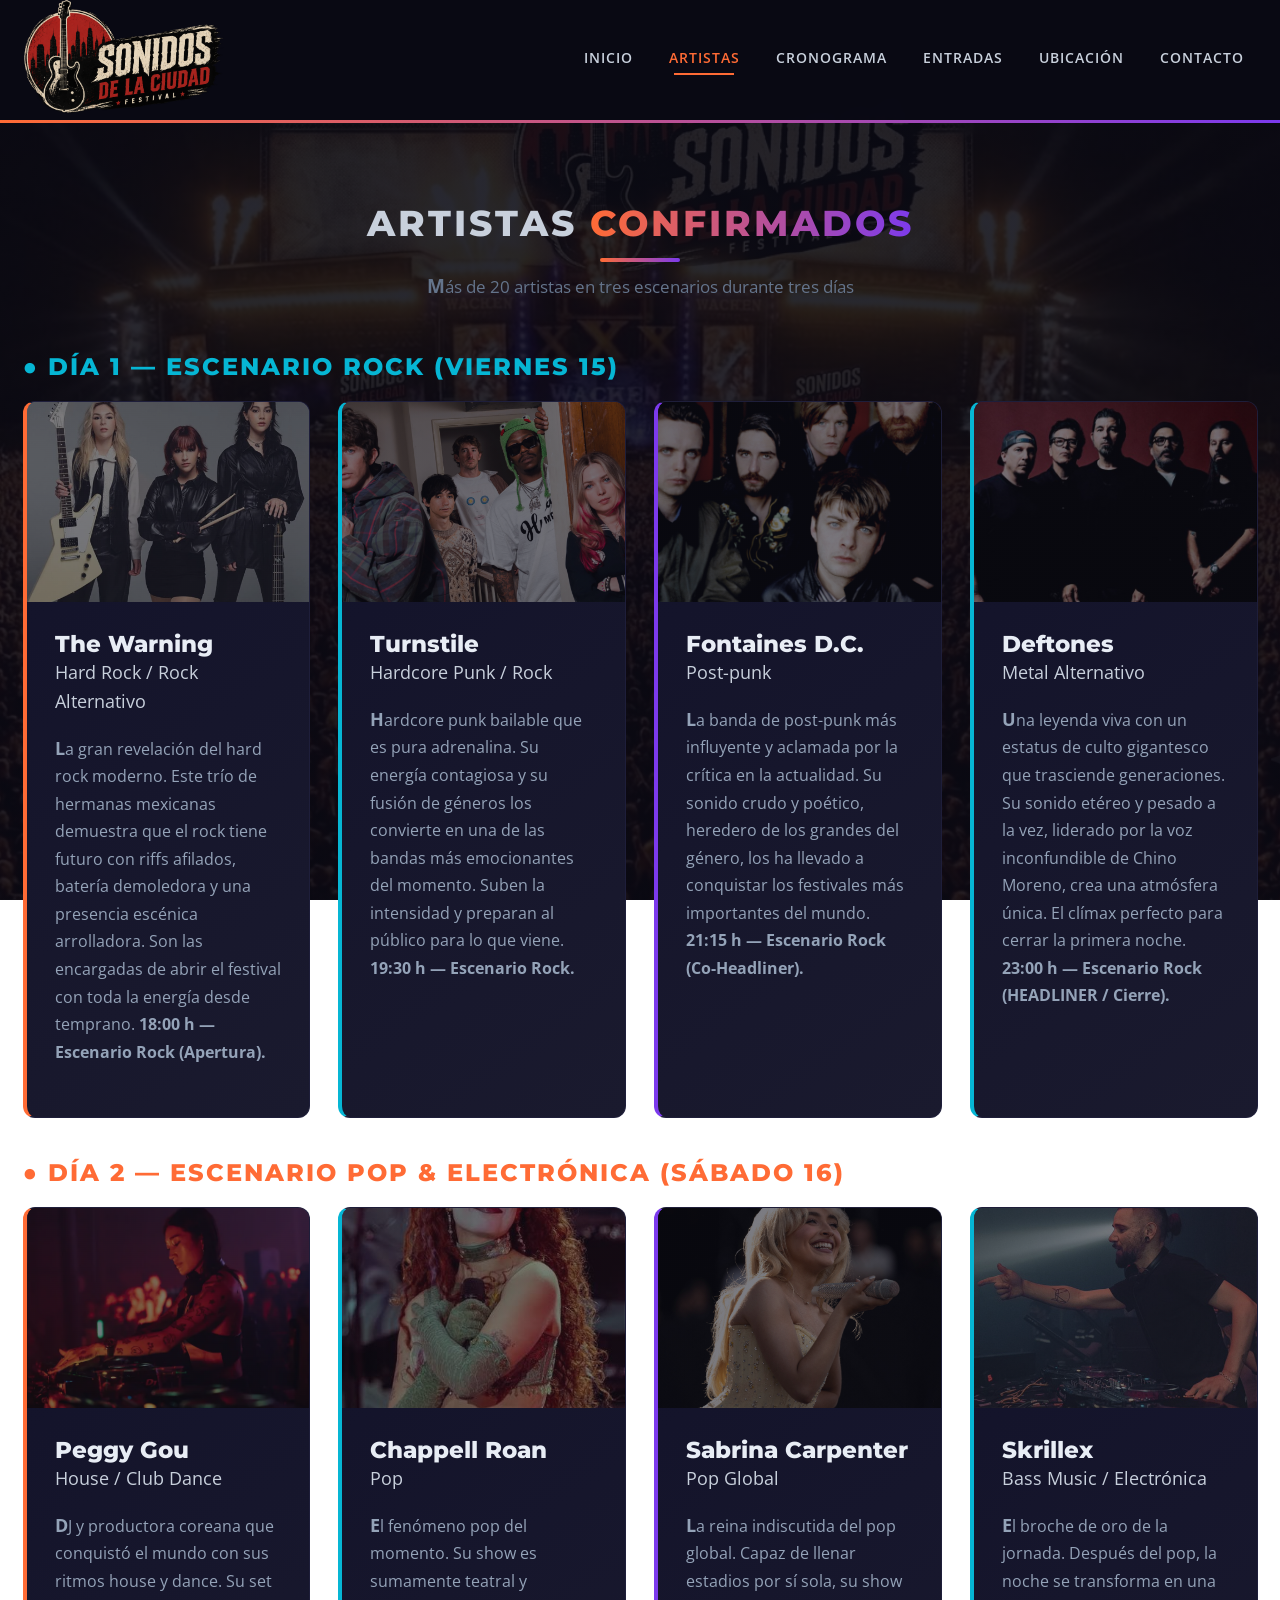
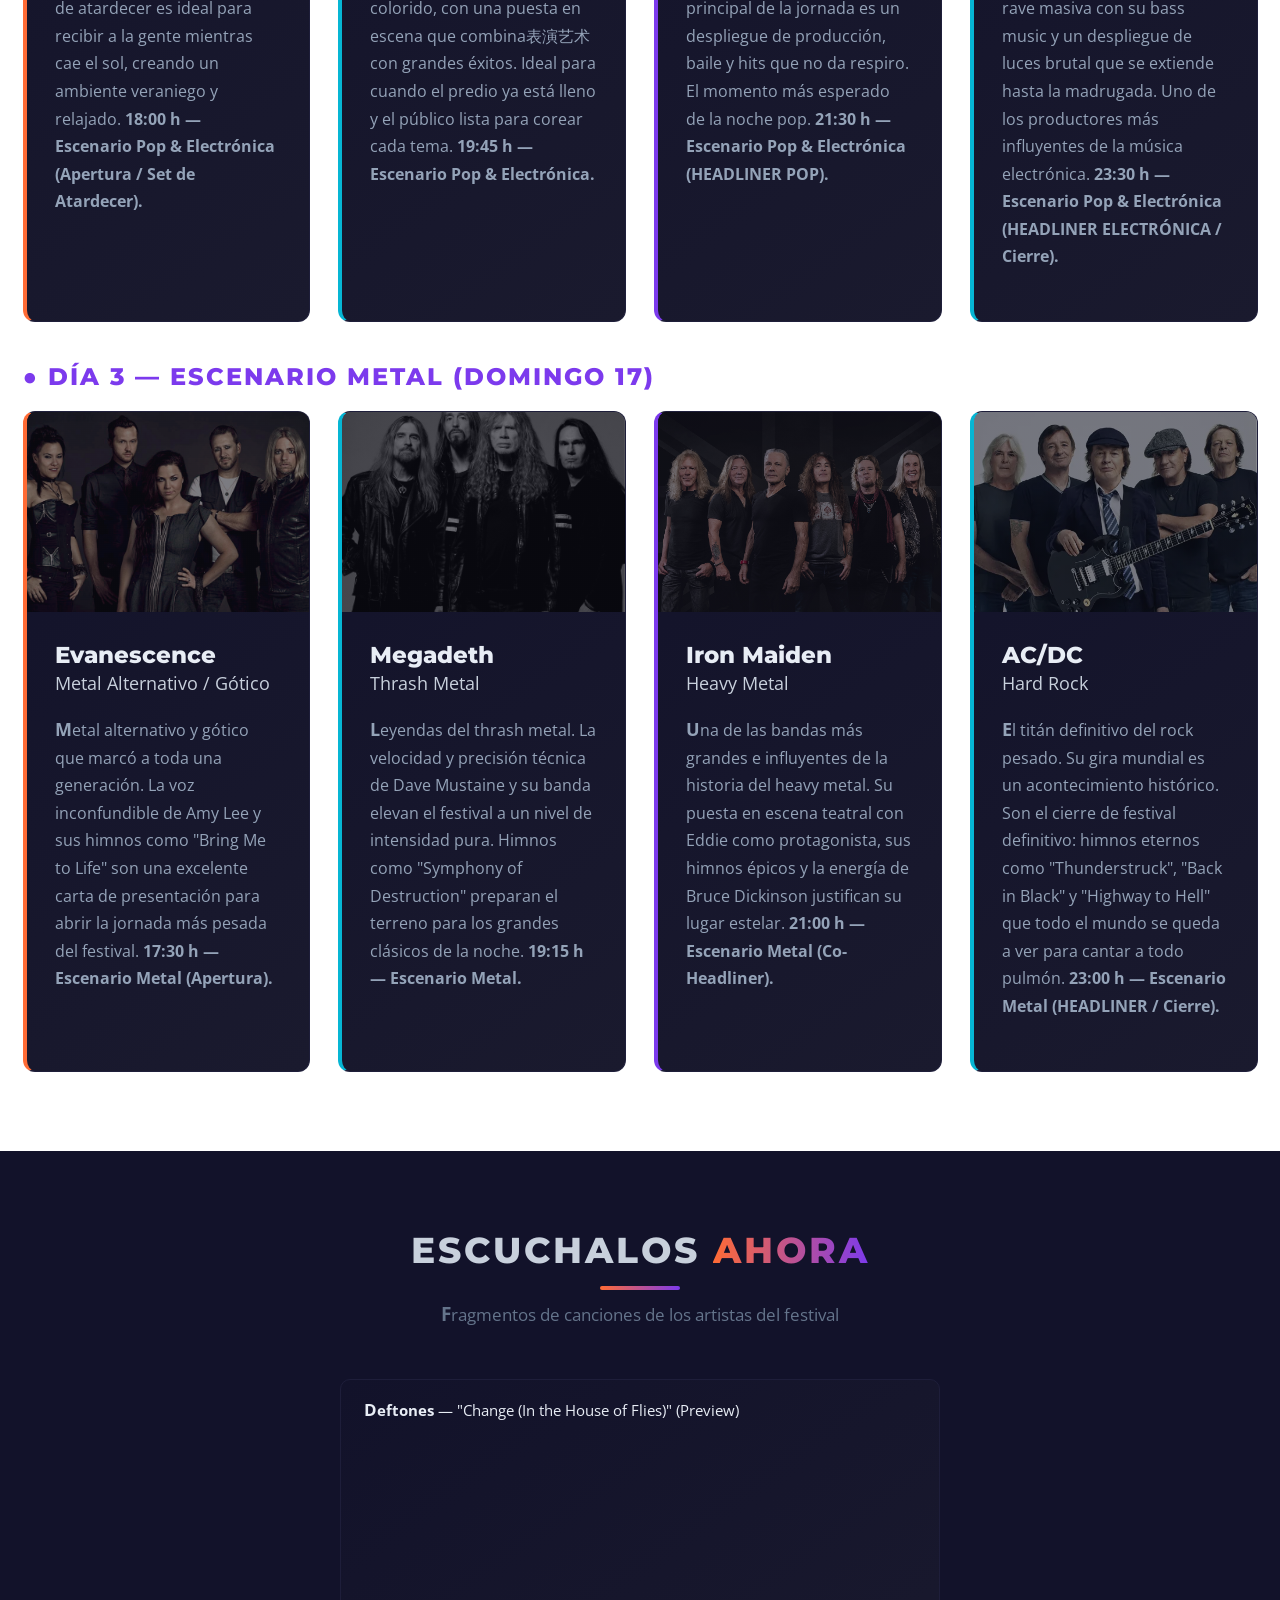
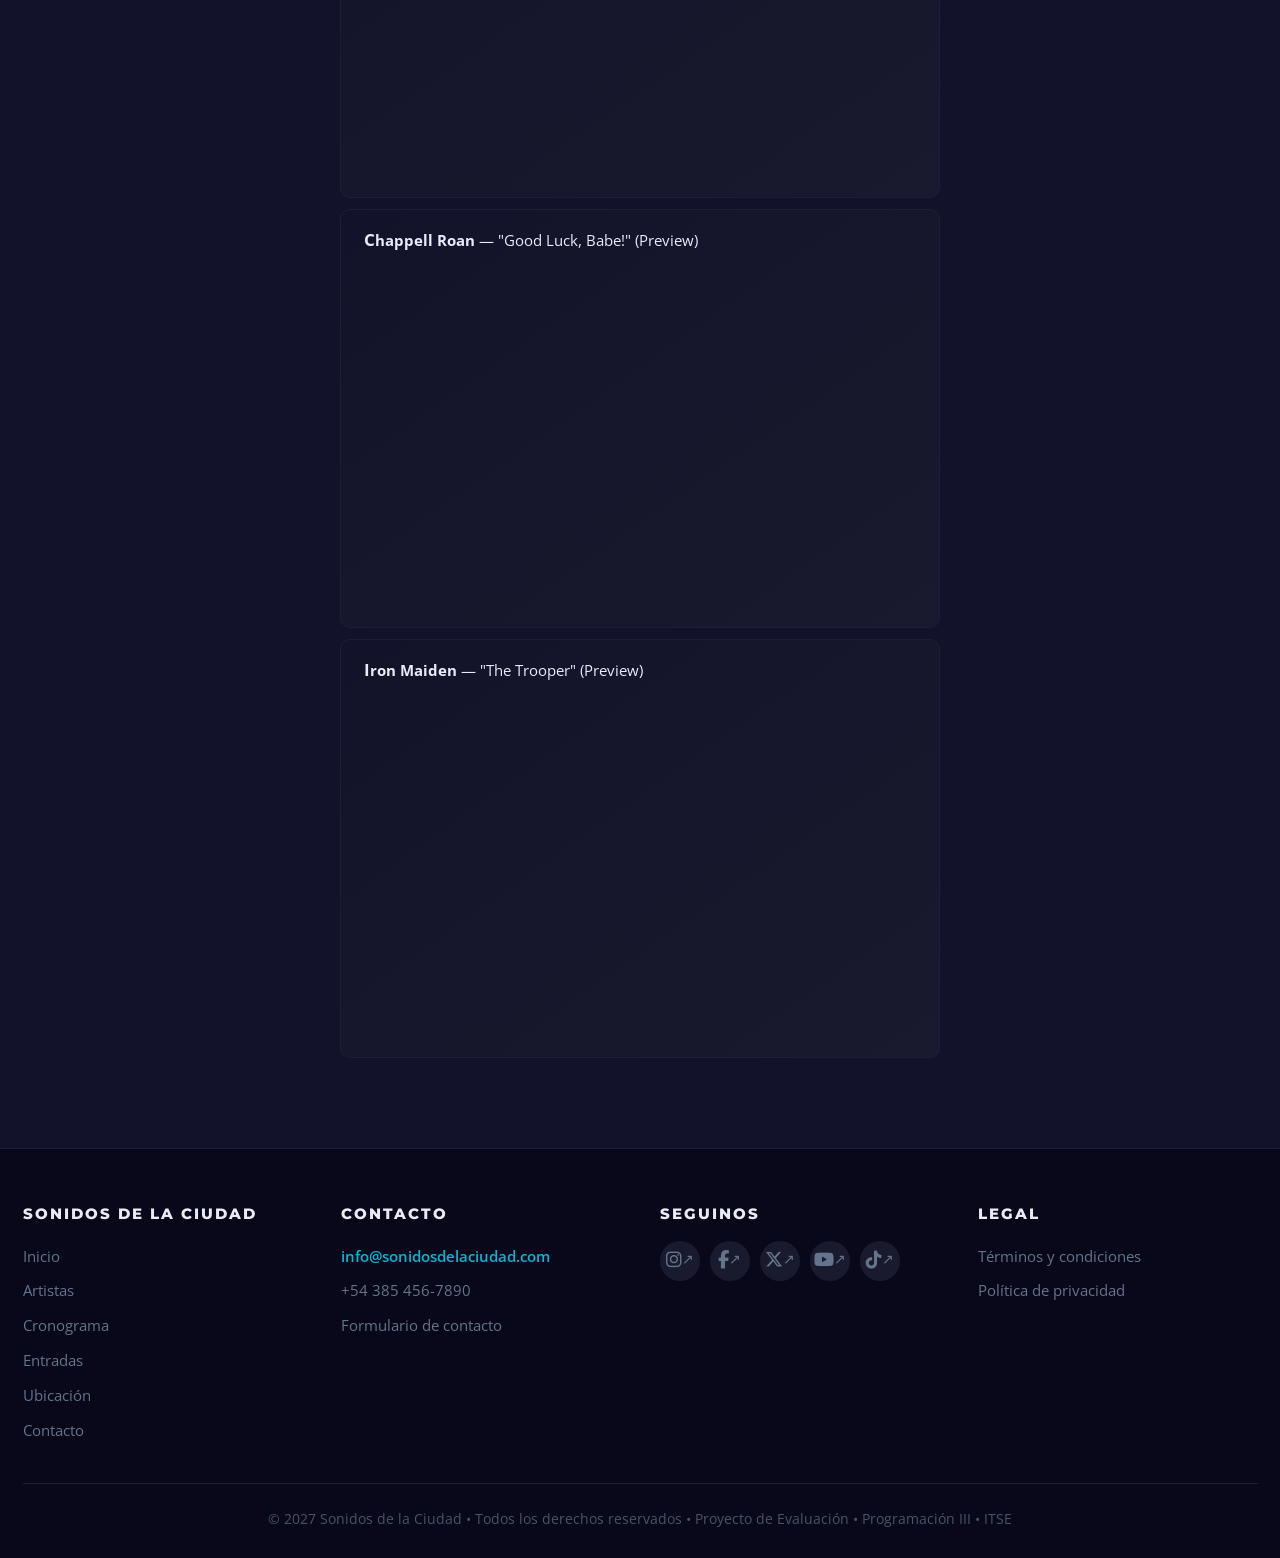
==== commit 581119ea: "Replace audio elements with YouTube iframe embeds (previews)" ====
--- a/artistas.html
+++ b/artistas.html
@@ -189,29 +189,35 @@
       <div class="container">
         <h2 class="section-title">Escuchalos <span>Ahora</span></h2>
         <p class="section-subtitle">Fragmentos de canciones de los artistas del festival</p>
-        <div style="max-width:600px;margin:0 auto">
-          <div class="audio-player">
-            <p><strong>Deftones</strong> &mdash; "Change (In the House of Flies)" (Preview)</p>
-            <audio controls>
-              <source src="audio/deftones.mp3" type="audio/mpeg">
-              Tu navegador no soporta el elemento de audio.
-            </audio>
+         <div style="max-width:600px;margin:0 auto">
+            <div class="audio-player">
+              <p><strong>Deftones</strong> &mdash; "Change (In the House of Flies)" (Preview)</p>
+              <div class="iframe-container" style="padding-bottom:56.25%">
+                <iframe src="https://www.youtube.com/embed/WPpDyIJdasg?start=50&end=90&autoplay=0"
+                  title="Deftones - Change (In the House of Flies)"
+                  allow="accelerometer; autoplay; clipboard-write; encrypted-media; gyroscope; picture-in-picture"
+                  allowfullscreen></iframe>
+              </div>
+            </div>
+            <div class="audio-player">
+              <p><strong>Chappell Roan</strong> &mdash; "Good Luck, Babe!" (Preview)</p>
+              <div class="iframe-container" style="padding-bottom:56.25%">
+                <iframe src="https://www.youtube.com/embed/1RKqOmSkGgM?start=40&end=80&autoplay=0"
+                  title="Chappell Roan - Good Luck, Babe!"
+                  allow="accelerometer; autoplay; clipboard-write; encrypted-media; gyroscope; picture-in-picture"
+                  allowfullscreen></iframe>
+              </div>
+            </div>
+            <div class="audio-player">
+              <p><strong>Iron Maiden</strong> &mdash; "The Trooper" (Preview)</p>
+              <div class="iframe-container" style="padding-bottom:56.25%">
+                <iframe src="https://www.youtube.com/embed/X4bgXH3sJ2Q?start=10&end=50&autoplay=0"
+                  title="Iron Maiden - The Trooper"
+                  allow="accelerometer; autoplay; clipboard-write; encrypted-media; gyroscope; picture-in-picture"
+                  allowfullscreen></iframe>
+              </div>
+            </div>
           </div>
-          <div class="audio-player">
-            <p><strong>Chappell Roan</strong> &mdash; "Good Luck, Babe!" (Preview)</p>
-            <audio controls>
-              <source src="audio/chappell-roan.mp3" type="audio/mpeg">
-              Tu navegador no soporta el elemento de audio.
-            </audio>
-          </div>
-          <div class="audio-player">
-            <p><strong>Iron Maiden</strong> &mdash; "The Trooper" (Preview)</p>
-            <audio controls>
-              <source src="audio/iron-maiden.mp3" type="audio/mpeg">
-              Tu navegador no soporta el elemento de audio.
-            </audio>
-          </div>
-        </div>
       </div>
     </section>
   </main>
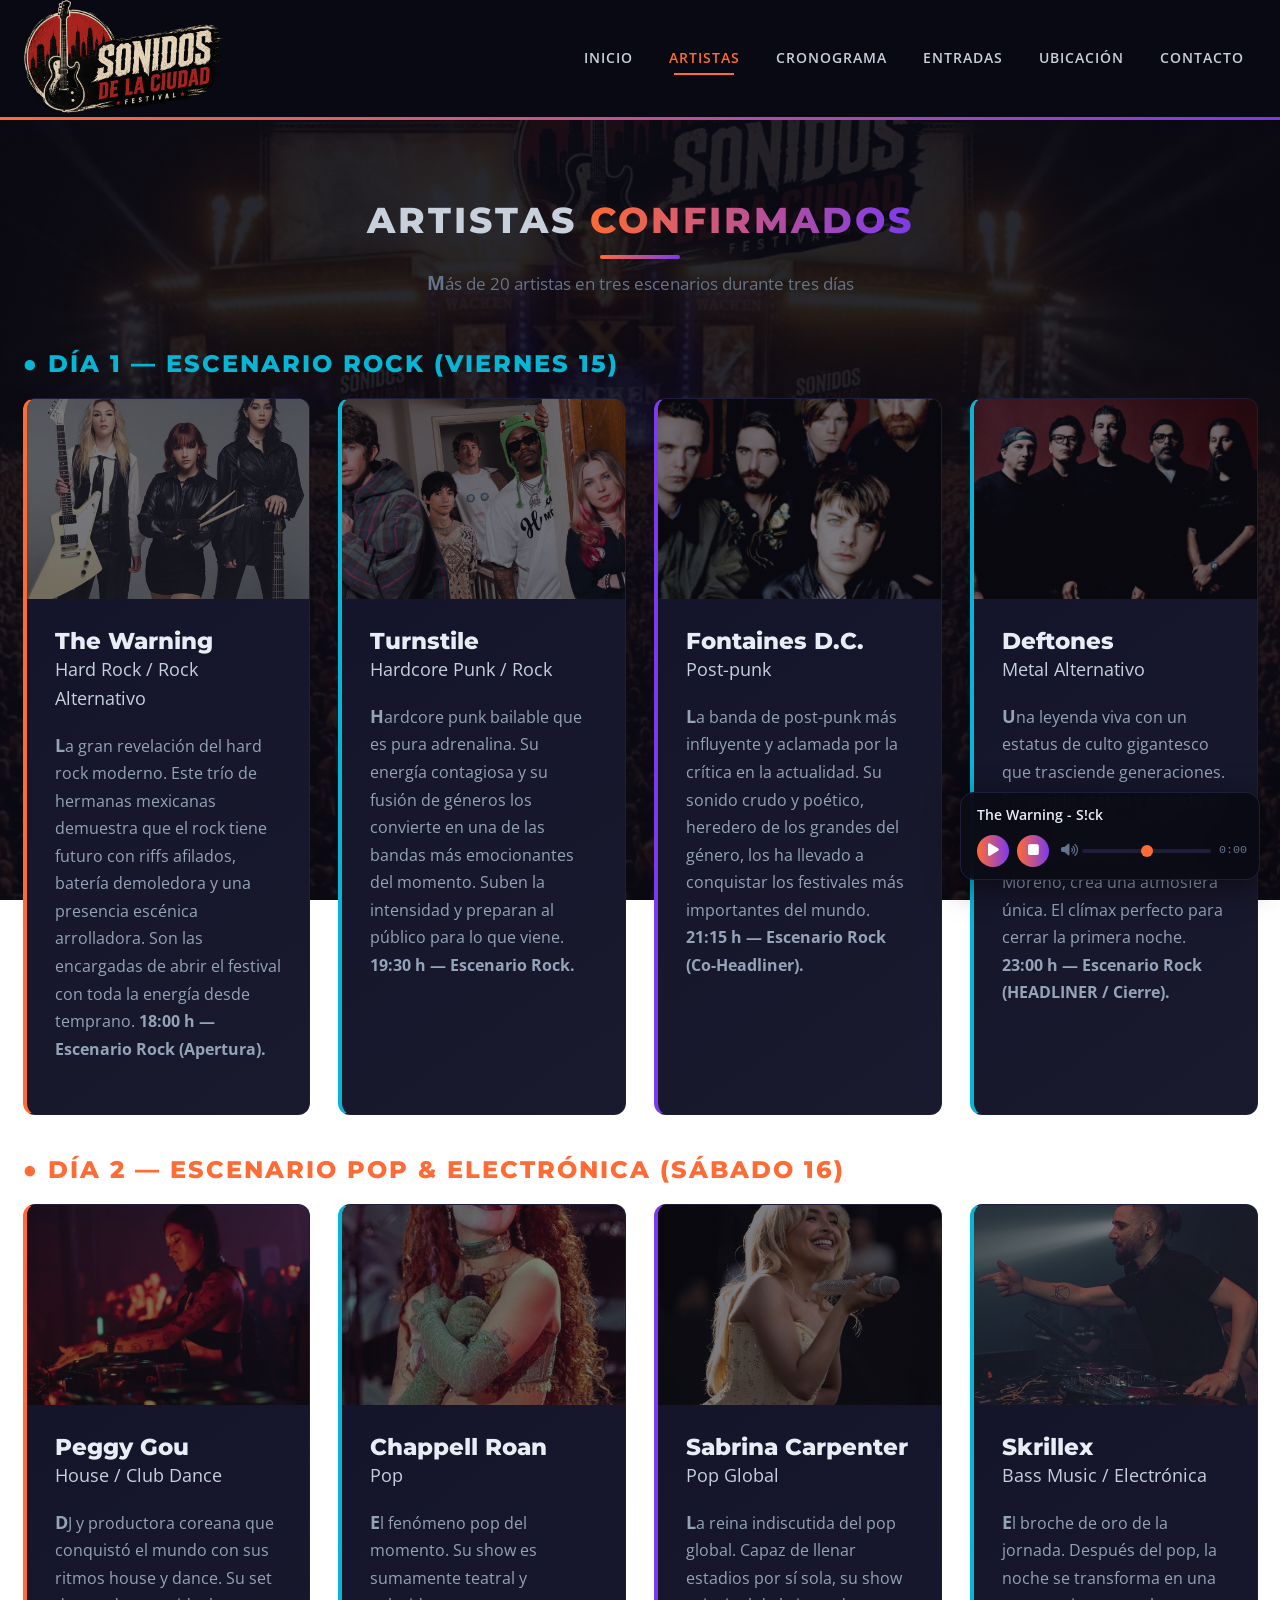
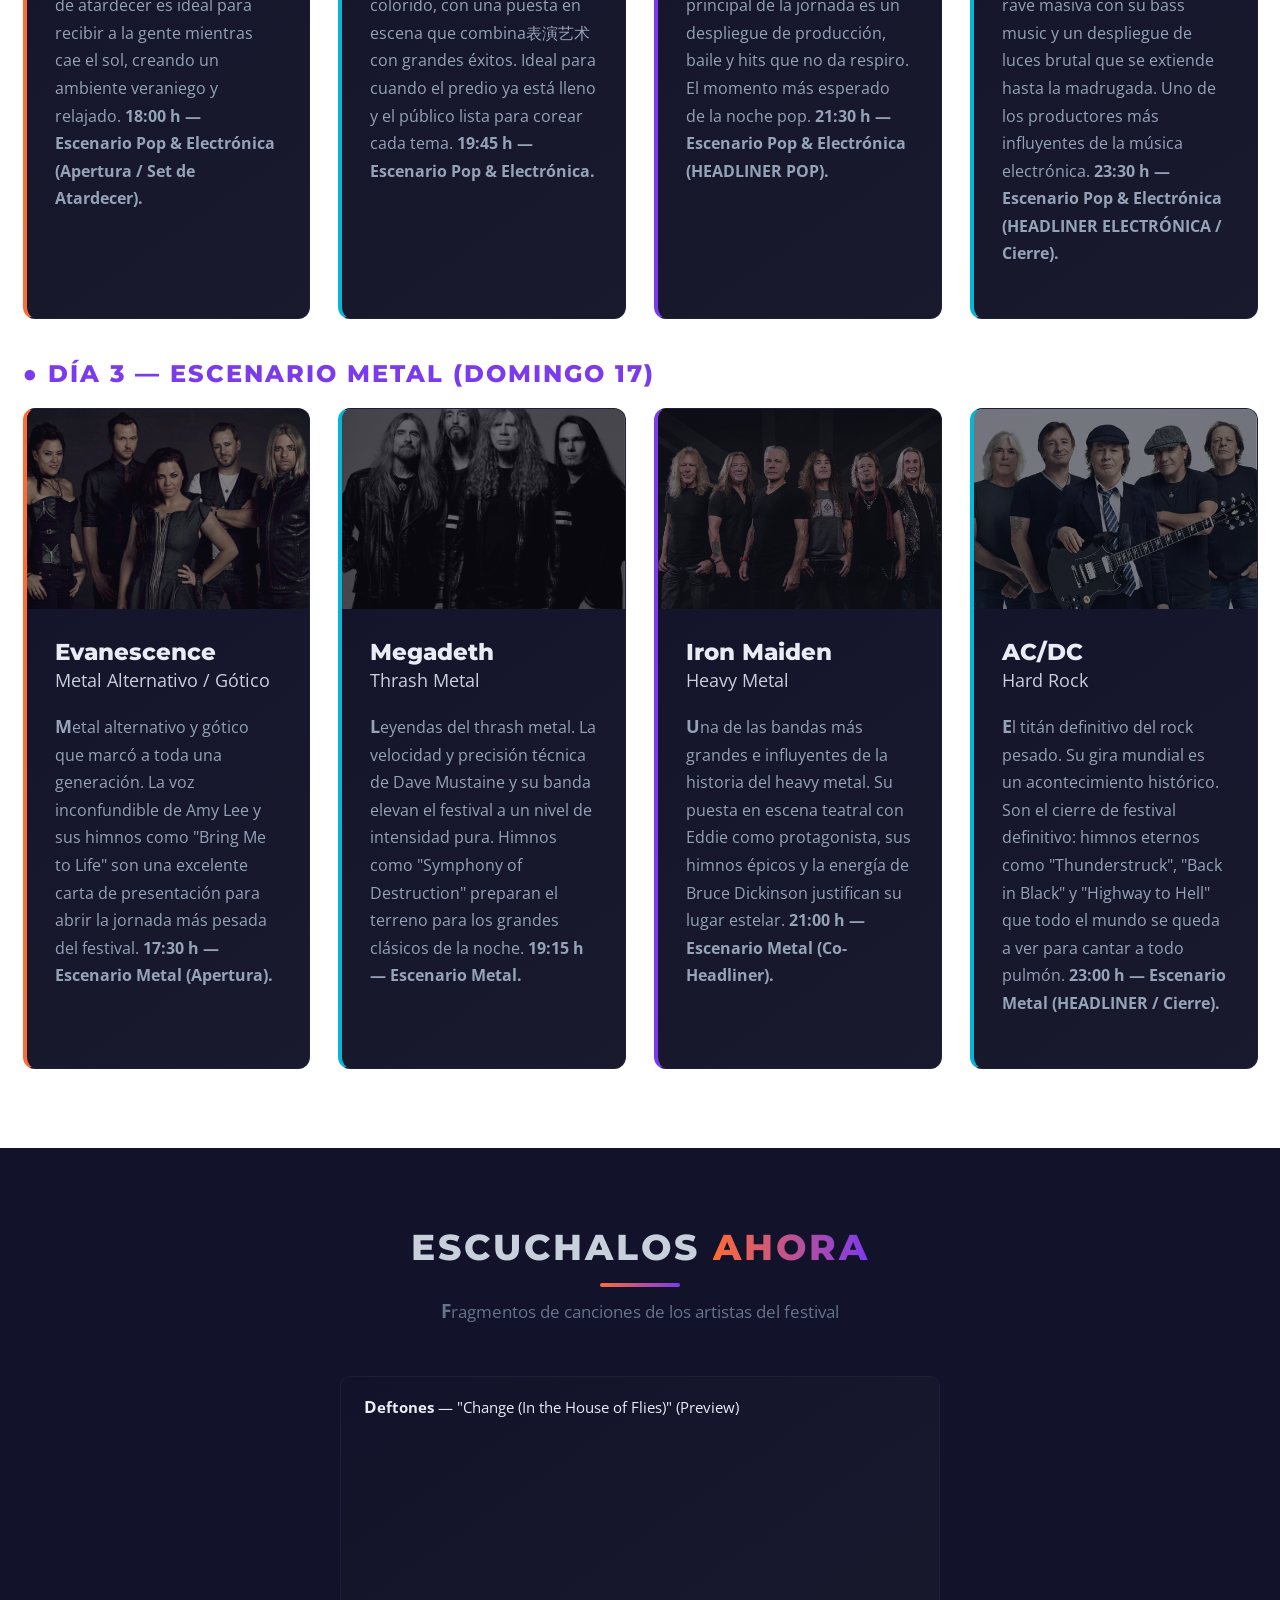
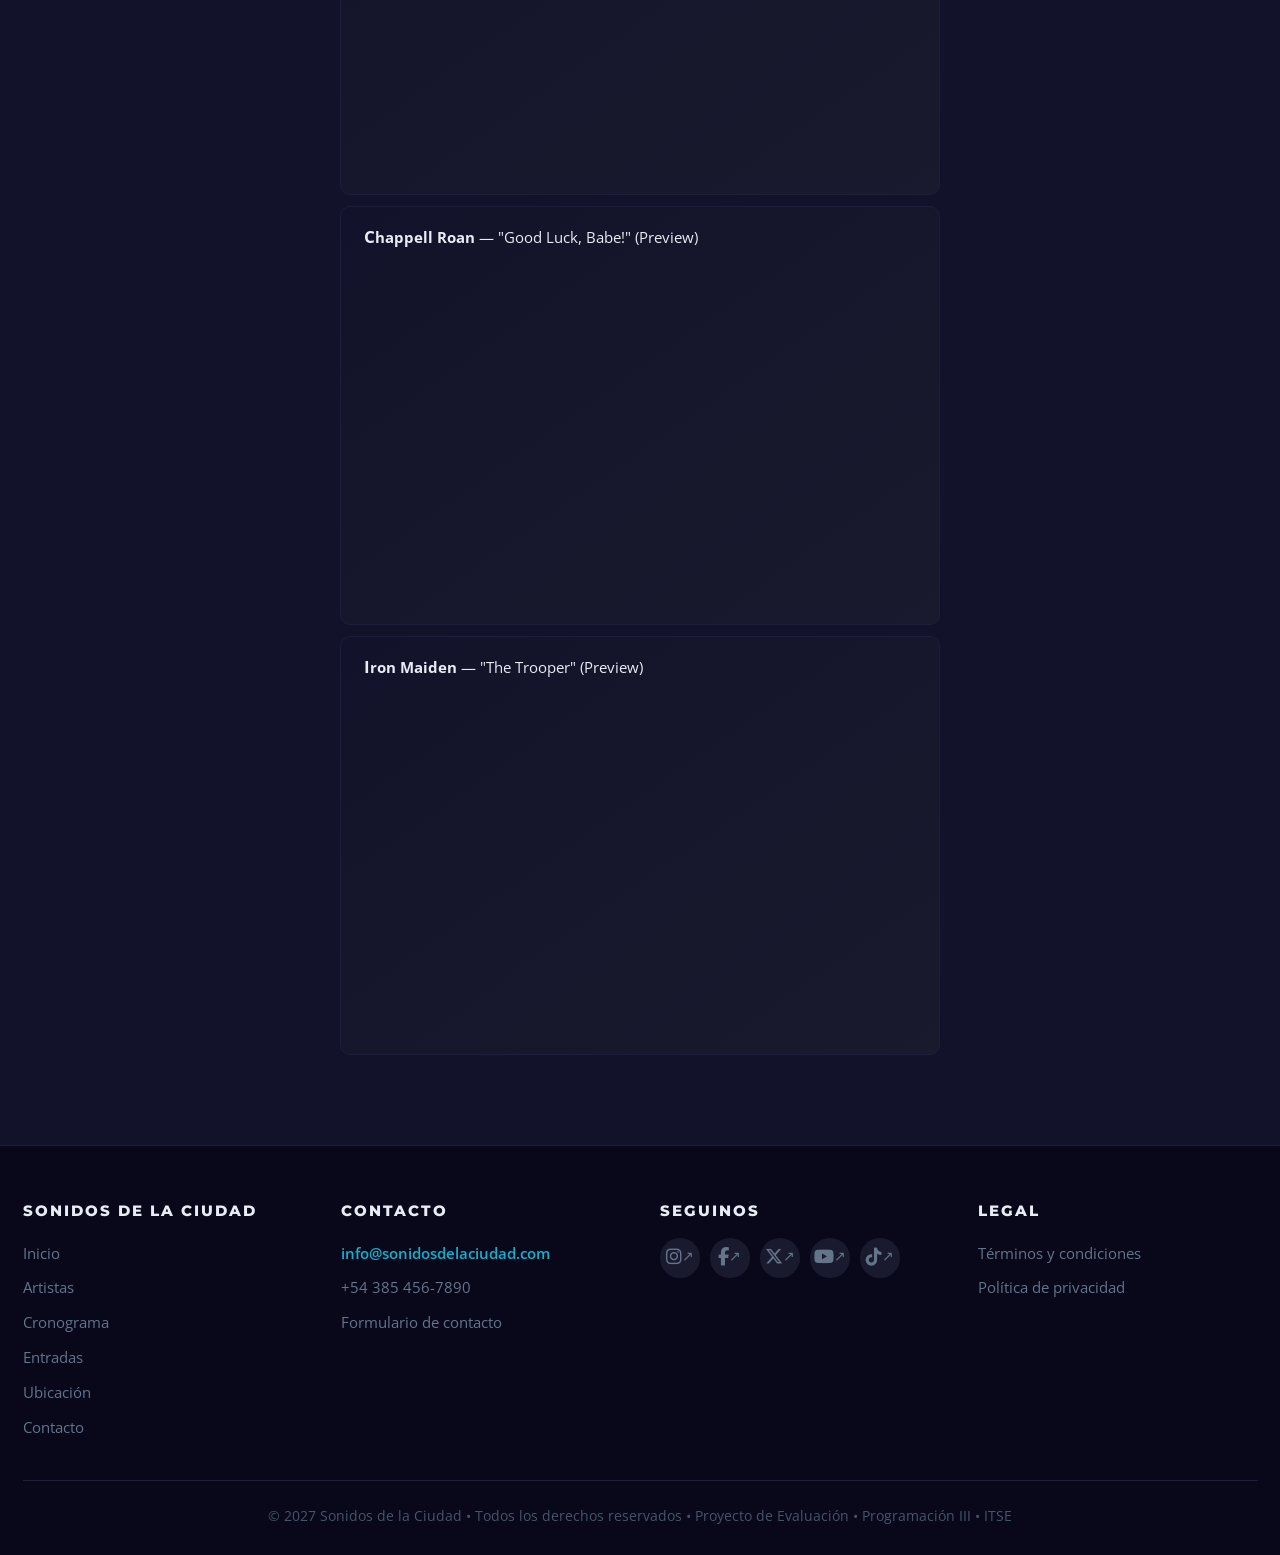
==== commit c7ad97d8: "Add floating audio player, SPA navigation, responsive fixes, comment cleanup - Add floating audio pl" ====
--- a/artistas.html
+++ b/artistas.html
@@ -1,4 +1,4 @@
-<!DOCTYPE html>
+﻿<!DOCTYPE html>
 <html lang="es">
 <head>
   <meta charset="UTF-8">
@@ -9,7 +9,7 @@
   <link rel="preconnect" href="https://fonts.gstatic.com" crossorigin>
   <link href="https://fonts.googleapis.com/css2?family=Montserrat:wght@300;600;700;800;900&family=Open+Sans:wght@400;600;700&display=swap" rel="stylesheet">
   <link rel="stylesheet" href="https://cdnjs.cloudflare.com/ajax/libs/font-awesome/6.5.2/css/all.min.css">
-  <link rel="stylesheet" href="css/estilos.css">
+  <link rel="stylesheet" href="css/estilos.css?v=2">
 </head>
 <body>
 
@@ -32,13 +32,14 @@
     </div>
   </header>
 
+
   <main>
     <section>
       <div class="container">
         <h2 class="section-title">Artistas <span>Confirmados</span></h2>
         <p class="section-subtitle">Más de 20 artistas en tres escenarios durante tres días</p>
 
-        <!-- DÍA 1: ROCK -->
+        
         <h3 style="margin:0 0 20px;text-transform:uppercase;letter-spacing:2px;color:var(--teal)">&#9679; Día 1 &mdash; Escenario Rock (Viernes 15)</h3>
         <div class="card-grid-artistas">
           <article class="artista card">
@@ -86,7 +87,7 @@
           </article>
         </div>
 
-        <!-- DÍA 2: POP & ELECTRÓNICA -->
+        
         <h3 style="margin:40px 0 20px;text-transform:uppercase;letter-spacing:2px;color:var(--naranja)">&#9679; Día 2 &mdash; Escenario Pop &amp; Electrónica (Sábado 16)</h3>
         <div class="card-grid-artistas">
           <article class="artista card">
@@ -134,7 +135,7 @@
           </article>
         </div>
 
-        <!-- DÍA 3: METAL -->
+        
         <h3 style="margin:40px 0 20px;text-transform:uppercase;letter-spacing:2px;color:var(--purpura)">&#9679; Día 3 &mdash; Escenario Metal (Domingo 17)</h3>
         <div class="card-grid-artistas">
           <article class="artista card">
@@ -184,7 +185,7 @@
       </div>
     </section>
 
-    <!-- AUDIO SECTION -->
+    
     <section style="background:var(--gris)">
       <div class="container">
         <h2 class="section-title">Escuchalos <span>Ahora</span></h2>
@@ -268,5 +269,21 @@
 
   <script src="js/menu.js"></script>
 
+  <div class="reproductor-flotante" id="reproductor">
+    <div class="rep-cancion" id="rep-cancion">The Warning - S!ck</div>
+    <div class="rep-controles">
+      <button id="rep-play" title="Reproducir / Pausa"><i class="fas fa-play"></i></button>
+      <button id="rep-stop" title="Detener"><i class="fas fa-stop"></i></button>
+      <div class="rep-vol-wrap">
+        <i class="fas fa-volume-up"></i>
+        <input type="range" id="rep-vol" min="0" max="100" value="50">
+      </div>
+      <span class="rep-tiempo" id="rep-tiempo">0:00</span>
+    </div>
+  </div>
+  <script src="js/reproductor.js"></script>
+  <script src="js/navegacion.js"></script>
+
 </body>
 </html>
+
--- a/css/estilos.css
+++ b/css/estilos.css
@@ -1,17 +1,9 @@
-/* ============================================================
-   Sonidos de la Ciudad — Estilos Globales
-   ------------------------------------------------------------
-   Paleta de colores seleccionada de ColorHunt
-   (https://colorhunt.co/palette/0a0a1412122a1e1e3aff6b35)
-   + variaciones propias para profundidad.
-   ============================================================ */
-
-/* ----- Google Fonts (tipografía externa) ----- */
+
+
+
 @import url('https://fonts.googleapis.com/css2?family=Montserrat:wght@300;600;700;800;900&family=Open+Sans:wght@400;600;700&display=swap');
 
-/* ============================================================
-   1. SELECTOR UNIVERSAL — reset básico
-   ============================================================ */
+
 *,
 *::before,
 *::after {
@@ -20,22 +12,13 @@
   box-sizing: border-box;
 }
 
-/* ============================================================
-   2. PSEUDOELEMENTO ::selection — color de selección de texto
-   ============================================================ */
+
 ::selection {
   background: #7c3aed;
   color: #fff;
 }
 
-/* ============================================================
-   3. VARIABLES CSS (custom properties) — paleta de colores
-   ------------------------------------------------------------
-   Paleta obtenida de ColorHunt + Adobe Color:
-   - Naranja principal: #ff6b35 (energía, acción)
-   - Púrpura secundario: #7c3aed (misterio, festival)
-   - Teal acento: #06b6d4 (frescura, contraste)
-   ============================================================ */
+
 :root {
   --naranja: #ff6b35;
   --purpura: #7c3aed;
@@ -53,18 +36,16 @@
   --font-body: 'Open Sans', sans-serif;
 }
 
-/* ============================================================
-   4. SELECTORES DE TIPO (type selectors)
-   ============================================================ */
+
 html {
   scroll-behavior: smooth;
-  font-size: 16px; /* base para rem */
-  /* Unidad vw para base responsiva */
+  font-size: 16px; 
+  
   font-size: clamp(14px, 1vw + 12px, 18px);
 }
 
 body {
-  font: 400 1rem/1.6 var(--font-body); /* shorthand font */
+  font: 400 1rem/1.6 var(--font-body); 
   background: linear-gradient(rgba(10, 10, 20, 0.88), rgba(10, 10, 20, 0.88)), url('../img/fondo-pagina.png');
   background-size: cover;
   background-attachment: fixed;
@@ -75,7 +56,7 @@
   flex-direction: column;
 }
 
-/* ----- Encabezados ----- */
+
 h1, h2, h3, h4, h5, h6 {
   font-family: var(--font-heading);
   font-weight: 800;
@@ -89,7 +70,7 @@
 h5 { font-size: 1rem; }
 h6 { font-size: 0.9rem; }
 
-/* ----- Enlaces ----- */
+
 a {
   color: var(--teal);
   text-decoration: underline;
@@ -99,18 +80,18 @@
   transition: color 0.3s ease, text-decoration-color 0.3s ease;
 }
 
-/* PSEUDOCLASE :hover en enlaces */
+
 a:hover {
   color: var(--naranja);
   text-decoration-color: var(--naranja);
 }
 
-/* Enlaces dentro de nav — sin subrayado (estilo botón) */
+
 nav a {
   text-decoration: none;
 }
 
-/* Enlaces dentro de footer — subrayado solo en hover */
+
 footer a {
   text-decoration: none;
 }
@@ -119,14 +100,14 @@
   text-decoration-color: var(--naranja);
 }
 
-/* ----- Imágenes ----- */
+
 img {
   max-width: 100%;
   height: auto;
   display: block;
 }
 
-/* ----- Listas ----- */
+
 ul, ol {
   padding-left: 1.25rem;
 }
@@ -135,9 +116,7 @@
   margin-bottom: 0.25rem;
 }
 
-/* ============================================================
-   5. SELECTORES POR ID (ID selectors)
-   ============================================================ */
+
 #menu-toggle {
   display: none;
   background: none;
@@ -155,7 +134,7 @@
   transition: transform 0.3s ease, opacity 0.3s ease;
 }
 
-/* Animación del menú hamburguesa al abrir (transformación) */
+
 #menu-toggle.abierto span:nth-child(1) {
   transform: rotate(45deg) translate(5px, 5px);
 }
@@ -178,9 +157,7 @@
   justify-content: center;
 }
 
-/* ============================================================
-   6. SELECTORES DE CLASE (class selectors)
-   ============================================================ */
+
 .container {
   max-width: 1300px;
   margin: 0 auto;
@@ -202,7 +179,7 @@
   background-clip: text;
 }
 
-/* PSEUDOELEMENTO ::after en section-title (barra decorativa) */
+
 .section-title::after {
   content: '';
   display: block;
@@ -220,11 +197,9 @@
   font-size: 0.95rem;
 }
 
-/* ============================================================
-   7. SELECTORES AVANZADOS
-   ============================================================ */
-
-/* ----- 7a. SELECTOR DESCENDIENTE (space) ----- */
+
+
+
 nav ul {
   list-style: none;
   display: flex;
@@ -249,19 +224,23 @@
   justify-content: space-between;
   align-items: center;
   height: 120px;
-}
-
-/* ----- 7b. SELECTOR HIJO DIRECTO (>) ----- */
+  min-height: 120px;
+}
+
+header {
+  height: 120px;
+}
+
 header > nav {
   display: flex;
 }
 
-/* SELECTOR HIJO DIRECTO (>) — ejemplo de selector avanzado */
+
 .hero-content > h1 {
   display: inline-block;
 }
 
-/* SELECTOR DE HERMANO ADYACENTE adicional */
+
 section + footer {
   margin-top: 0;
 }
@@ -270,7 +249,7 @@
   font-size: 0.95rem;
 }
 
-/* ----- 7c. SELECTOR HERMANO ADYACENTE (+) ----- */
+
 h2 + p {
   margin-top: -0.3rem;
 }
@@ -283,12 +262,12 @@
   margin-top: 25px;
 }
 
-/* Override para grilla de artistas: el margin-top rompe la alineación horizontal */
+
 .card-grid-artistas article.artista + article.artista {
   margin-top: 0;
 }
 
-/* ----- 7d. SELECTOR HERMANO GENERAL (~) ----- */
+
 h3 ~ p {
   color: #94a3b8;
   margin-bottom: 0.9375rem;
@@ -299,9 +278,9 @@
   margin-top: 1.5rem;
 }
 
-/* ----- 7e. SELECTORES DE ATRIBUTO ----- */
-
-/* Enlaces que abren en nueva pestaña */
+
+
+
 a[target="_blank"]::after {
   content: ' \2197';
   font-size: 0.75em;
@@ -313,7 +292,7 @@
   transform: translate(2px, -2px);
 }
 
-/* Inputs de tipo texto */
+
 input[type="text"],
 input[type="email"],
 input[type="tel"] {
@@ -329,7 +308,7 @@
   font-family: inherit;
 }
 
-/* Enlaces que empiezan con mailto: */
+
 a[href^="mailto:"] {
   color: var(--teal);
   font-weight: 600;
@@ -339,12 +318,12 @@
   color: var(--naranja);
 }
 
-/* Enlaces que terminan en .com */
+
 a[href$=".com"]:not([href^="mailto:"]) {
   position: relative;
 }
 
-/* PSEUDOCLASE :not() combinada */
+
 a[target="_blank"]:not(.btn) {
   border-bottom: 1px dotted transparent;
 }
@@ -353,9 +332,7 @@
   border-bottom-color: var(--naranja);
 }
 
-/* ============================================================
-   8. HEADER — menú animado con posicionamiento sticky
-   ============================================================ */
+
 header {
   background: rgba(10, 10, 20, 0.97);
   border-bottom: 3px solid;
@@ -367,7 +344,7 @@
   -webkit-backdrop-filter: blur(8px);
 }
 
-/* Logo con hover transform (TRANSFORMACIÓN 1: rotate) */
+
 .logo a {
   display: inline-block;
   transition: transform 0.4s ease;
@@ -376,16 +353,17 @@
 
 .logo a img {
   height: 115px;
+  min-height: 115px;
   width: auto;
   display: block;
 }
 
-/* TRANSFORMACIÓN 1: rotate */
+
 .logo a:hover {
   transform: rotate(-3deg) scale(1.05);
 }
 
-/* ----- Nav links animados (PSEUDOCLASE :hover) ----- */
+
 .nav-link {
   display: block;
   padding: 8px 14px;
@@ -399,7 +377,7 @@
   position: relative;
 }
 
-/* PSEUDOELEMENTO ::before para animación de subrayado en hover */
+
 .nav-link::before {
   content: '';
   position: absolute;
@@ -411,7 +389,7 @@
   transition: width 0.3s ease, left 0.3s ease;
 }
 
-/* PSEUDOCLASE :hover en nav links */
+
 .nav-link:hover::before {
   width: 60%;
   left: 20%;
@@ -435,9 +413,7 @@
 
 
 
-/* ============================================================
-   9. HERO
-   ============================================================ */
+
 #hero {
   background: var(--grad-hero);
   padding: 100px 20px 80px;
@@ -446,7 +422,7 @@
   overflow: hidden;
 }
 
-/* PSEUDOELEMENTO ::before para efecto de brillo animado */
+
 #hero::before {
   content: '';
   position: absolute;
@@ -482,7 +458,7 @@
   -webkit-text-fill-color: transparent;
   background-clip: text;
   margin-bottom: 0.9375rem;
-  /* TRANSICIÓN 1 para h1 */
+  
   transition: letter-spacing 0.5s ease;
 }
 
@@ -521,9 +497,7 @@
   line-height: 1.7;
 }
 
-/* ============================================================
-   10. BUTTONS
-   ============================================================ */
+
 .btn {
   display: inline-block;
   padding: 0.75rem 2.1875rem;
@@ -534,7 +508,7 @@
   font-size: 0.85rem;
   border: none;
   cursor: pointer;
-  /* TRANSICIÓN 2 */
+  
   transition: transform 0.3s ease, box-shadow 0.3s ease, background 0.3s ease, color 0.3s ease;
   font-family: var(--font-heading);
 }
@@ -544,7 +518,7 @@
   color: #fff;
 }
 
-/* TRANSFORMACIÓN 2: translateY + scale */
+
 .btn-primary:hover {
   transform: translateY(-3px) scale(1.04);
   box-shadow: 0 8px 30px rgba(255, 107, 53, 0.3);
@@ -560,28 +534,24 @@
 .btn-outline:hover {
   background: var(--teal);
   color: var(--oscuro);
-  /* TRANSFORMACIÓN 3: translateY */
+  
   transform: translateY(-2px);
   box-shadow: 0 4px 20px rgba(6, 182, 212, 0.25);
 }
 
-/* ============================================================
-   11. SECTION — padding y bordes en divs
-   ============================================================ */
+
 section {
   padding: 4.375rem 1.25rem;
 }
 
-/* SELECTOR DESCENDIENTE + bordes explícitos */
+
 section .card {
   border: 1px solid var(--borde);
   border-radius: 12px;
   padding: 0;
 }
 
-/* ============================================================
-   12. CARDS GRID
-   ============================================================ */
+
 .card-grid {
   display: grid;
   grid-template-columns: repeat(auto-fill, minmax(280px, 1fr));
@@ -596,7 +566,7 @@
   transition: transform 0.35s ease, border-color 0.35s ease, box-shadow 0.35s ease;
 }
 
-/* PSEUDOCLASE :hover en cards + TRANSFORMACIÓN 4 + TRANSICIÓN 3 */
+
 .card:hover {
   border-color: var(--purpura);
   transform: translateY(-8px);
@@ -638,14 +608,12 @@
   line-height: 1.6;
 }
 
-/* ============================================================
-   13. ARTIST PAGE — article cards
-   ============================================================ */
+
 .card-grid-artistas {
   display: grid;
   grid-template-columns: repeat(4, 1fr);
   gap: 1.5625rem;
-  align-items: stretch; /* Asegura que todas las celdas midan lo mismo de alto */
+  align-items: stretch; 
 }
 
 article.artista {
@@ -655,16 +623,16 @@
   overflow: hidden;
   border-left: 4px solid var(--purpura);
   
-  /* CAMBIO 1: Cambiamos a flexbox vertical para controlar perfectamente las partes internas */
+  
   display: flex;
   flex-direction: column; 
   
-  height: 100%; /* CAMBIO 2: Obliga a la tarjeta a usar el 100% de la altura de la fila */
+  height: 100%; 
   min-height: 0;
   transition: transform 0.4s ease, box-shadow 0.4s ease;
 }
 
-/* PSEUDOCLASE :nth-child para alternar colores de borde */
+
 .card-grid-artistas article.artista:nth-child(4n+1) {
   border-left-color: var(--naranja);
 }
@@ -682,7 +650,7 @@
   height: 200px;
   min-height: 200px;
   width: 100%;
-  object-fit: cover; /* Evita que la imagen del artista se deforme verticalmente */
+  object-fit: cover; 
 }
 
 article.artista .artista-header {
@@ -692,7 +660,7 @@
 article.artista .artista-body {
   padding: 0.9375rem 1.5625rem 1.5625rem;
   
-  /* CAMBIO 3: Hace que la sección de contenido de texto se expanda para llenar el espacio restante */
+  
   flex-grow: 1; 
   display: flex;
   flex-direction: column;
@@ -704,14 +672,11 @@
   color: #94a3b8;
   line-height: 1.7;
   
-  /* CAMBIO 4: Al empujar el margen inferior, forzamos a que el horario/botón inferior 
-     quede exactamente alineado abajo del todo en todas las tarjetas por igual */
+  
   margin-bottom: 1.25rem; 
 }
 
-/* ============================================================
-   14. TABLES
-   ============================================================ */
+
 .tabla-container {
   overflow-x: auto;
   margin: 1.875rem 0;
@@ -745,25 +710,23 @@
   font-size: 0.9rem;
 }
 
-/* PSEUDOCLASE :hover en filas de tabla */
+
 tr:hover td {
   background: rgba(124, 58, 237, 0.05);
 }
 
-/* PSEUDOCLASE :last-child */
+
 tr:last-child td {
   border-bottom: none;
 }
 
-/* PSEUDOCLASE :nth-child en columnas de tabla */
+
 tbody tr td:first-child {
   font-weight: 700;
   color: var(--claro);
 }
 
-/* ============================================================
-   15. LISTS
-   ============================================================ */
+
 .lista-generos {
   display: flex;
   flex-wrap: wrap;
@@ -788,7 +751,7 @@
   transition: transform 0.3s ease, background 0.3s ease, color 0.3s ease, border-color 0.3s ease;
 }
 
-/* PSEUDOCLASE :hover en items de lista */
+
 .lista-generos li:hover {
   background: var(--grad-principal);
   color: #fff;
@@ -796,7 +759,7 @@
   border-color: transparent;
 }
 
-/* ----- Ordered list (cronograma) ----- */
+
 .lista-cronograma {
   max-width: 700px;
   margin: 0 auto 2.5rem;
@@ -813,7 +776,7 @@
   margin-left: 0.9375rem;
   font-size: 0.92rem;
   margin-bottom: 0;
-  /* Transición en hover */
+  
   transition: background 0.3s ease, padding-left 0.3s ease;
 }
 
@@ -822,7 +785,7 @@
   padding-left: 3.5rem;
 }
 
-/* PSEUDOELEMENTO ::before para contador numerado circular */
+
 .lista-cronograma li::before {
   content: counter(item);
   position: absolute;
@@ -855,9 +818,7 @@
   margin-right: 10px;
 }
 
-/* ============================================================
-   16. IFRAMES
-   ============================================================ */
+
 .iframe-container {
   position: relative;
   width: 100%;
@@ -876,19 +837,15 @@
   border: none;
 }
 
+.sede-mapa-wrap {
+  margin-bottom: 30px;
+}
+
 .iframe-mapa {
   width: 100%;
   height: 400px;
   border-radius: 12px;
   border: none;
-  margin: 1.25rem 0;
-}
-
-/* ============================================================
-   16b. SEDES (ubicacion.html)
-   ============================================================ */
-.sede-mapa-wrap {
-  margin-bottom: 30px;
 }
 
 .sede-titulo {
@@ -941,9 +898,7 @@
   font-size: 0.75rem;
 }
 
-/* ============================================================
-   16c. REDES SOCIALES (ubicacion.html)
-   ============================================================ */
+
 .redes-grid {
   display: grid;
   grid-template-columns: repeat(auto-fit, minmax(300px, 1fr));
@@ -964,9 +919,7 @@
   font-size: 1rem;
 }
 
-/* ============================================================
-   17. AUDIO
-   ============================================================ */
+
 .audio-player {
   background: var(--grad-card);
   border: 1px solid var(--borde);
@@ -986,9 +939,7 @@
   border-radius: 6px;
 }
 
-/* ============================================================
-   18. FORM
-   ============================================================ */
+
 .form-contacto {
   max-width: 650px;
   margin: 0 auto;
@@ -1012,7 +963,7 @@
   font-weight: 600;
 }
 
-/* PSEUDOCLASE :focus + :focus-visible en inputs (accesibilidad) */
+
 input:focus,
 select:focus,
 textarea:focus {
@@ -1022,7 +973,7 @@
   outline-offset: 1px;
 }
 
-/* :focus-visible — solo para navegación por teclado */
+
 input:focus-visible,
 select:focus-visible,
 textarea:focus-visible,
@@ -1033,14 +984,14 @@
   border-radius: 4px;
 }
 
-/* Sin outline para focus por mouse (los navegadores modernos lo manejan) */
+
 input:focus:not(:focus-visible),
 select:focus:not(:focus-visible),
 textarea:focus:not(:focus-visible) {
   outline: none;
 }
 
-/* PSEUDOCLASE :required */
+
 input:required,
 select:required,
 textarea:required {
@@ -1053,7 +1004,7 @@
   border-left-color: #22c55e;
 }
 
-/* PSEUDOELEMENTO ::placeholder */
+
 input::placeholder,
 textarea::placeholder,
 select::placeholder {
@@ -1090,17 +1041,15 @@
   resize: vertical;
 }
 
-/* SELECTOR DE ATRIBUTO + PSEUDOCLASE :checked (visual para selects) */
+
 option:checked {
   background: var(--purpura);
   color: #fff;
 }
 
-/* ============================================================
-   19. COMPRA DE ENTRADAS (página comprar.html)
-   ============================================================ */
-
-/* ----- TIMER / CONTADOR REGRESIVO ----- */
+
+
+
 .compra-timer {
   display: flex;
   align-items: center;
@@ -1128,7 +1077,7 @@
   transition: color 0.3s ease;
 }
 
-/* ----- TARJETA DE CRÉDITO VISUAL ----- */
+
 .card-visual-container {
   perspective: 1000px;
   margin-bottom: 1.5rem;
@@ -1255,7 +1204,7 @@
   letter-spacing: 2px;
 }
 
-/* Dorso */
+
 .card-magstrip {
   height: 40px;
   background: #1a1a2e;
@@ -1305,7 +1254,7 @@
   text-align: center;
 }
 
-/* ----- GRID 2 COLUMNAS ----- */
+
 .compra-grid {
   display: grid;
   grid-template-columns: 1fr 380px;
@@ -1317,7 +1266,7 @@
   min-width: 0;
 }
 
-/* ----- FIELDSETS ----- */
+
 .compra-fieldset {
   background: var(--grad-card);
   border: 1px solid var(--borde);
@@ -1341,14 +1290,14 @@
   color: var(--naranja);
 }
 
-/* ----- FORM ROW (2 columnas internas) ----- */
+
 .form-row {
   display: grid;
   grid-template-columns: 1fr 1fr;
   gap: 1rem;
 }
 
-/* ----- FEEDBACK (error / éxito) ----- */
+
 .feedback {
   font-size: 0.78rem;
   margin-top: 4px;
@@ -1364,7 +1313,7 @@
   color: #22c55e;
 }
 
-/* Estados de validación en inputs */
+
 input.invalido,
 select.invalido {
   border-color: #ef4444 !important;
@@ -1377,7 +1326,7 @@
   box-shadow: 0 0 0 3px rgba(34, 197, 94, 0.12) !important;
 }
 
-/* ----- INFO DEL EVENTO (readonly) ----- */
+
 .evento-info {
   background: rgba(6, 182, 212, 0.04);
   border: 1px solid var(--borde);
@@ -1410,7 +1359,7 @@
   gap: 8px;
 }
 
-/* ----- CREDIT CARD BRAND ----- */
+
 .card-brand {
   display: none;
   align-items: center;
@@ -1422,7 +1371,7 @@
   border: 1px solid rgba(6, 182, 212, 0.15);
 }
 
-/* ----- RESUMEN (sidebar) ----- */
+
 .compra-sidebar {
   position: sticky;
   top: 90px;
@@ -1490,7 +1439,7 @@
   font-size: 1.1rem;
 }
 
-/* ----- TOTAL BOX ----- */
+
 .compra-total-box {
   background: var(--grad-principal);
   border-radius: 12px;
@@ -1516,7 +1465,7 @@
   letter-spacing: 2px;
 }
 
-/* ----- ACCIONES (botón + error) ----- */
+
 .compra-actions {
   margin-top: 1.5rem;
 }
@@ -1544,7 +1493,7 @@
   font-size: 1rem;
 }
 
-/* ----- MODAL (confirmación de compra) ----- */
+
 .modal {
   display: none;
   position: fixed;
@@ -1641,11 +1590,9 @@
   transform: rotate(90deg);
 }
 
-/* ============================================================
-   19b. COMPRA RESPONSIVE
-   ============================================================ */
-
-/* Tablet: apilar columnas */
+
+
+
 @media (max-width: 1024px) {
   .compra-grid {
     grid-template-columns: 1fr;
@@ -1711,9 +1658,7 @@
   }
 }
 
-/* ============================================================
-   19c. FOOTER
-   ============================================================ */
+
 footer {
   background: #08081a;
   border-top: 1px solid var(--borde);
@@ -1746,7 +1691,7 @@
   margin-bottom: 6px;
 }
 
-/* PSEUDOCLASE :hover ya definido para footer ul li a */
+
 
 .footer-social {
   display: flex;
@@ -1767,7 +1712,7 @@
   transition: transform 0.3s ease, background 0.3s ease, color 0.3s ease;
 }
 
-/* TRANSFORMACIÓN 5: rotate + TRANSICIÓN en social icons */
+
 .footer-social a:hover {
   background: var(--grad-principal);
   color: #fff;
@@ -1784,9 +1729,7 @@
   color: #475569;
 }
 
-/* ============================================================
-   20. VOLVER ARRIBA — anchor link
-   ============================================================ */
+
 .volver-arriba {
   text-align: center;
   margin-top: 1.875rem;
@@ -1802,23 +1745,16 @@
   50% { transform: translateY(-5px); }
 }
 
-/* ============================================================
-   21. RESPONSIVE — 3 PUNTOS DE CONTROL
-   ------------------------------------------------------------
-   Breakpoints:
-   a. Escritorio (> 820px) — 4 columnas fijas en artistas
-   b. Tablet (481px - 820px) — grid reducido, menú hamburguesa
-   c. Móvil (≤ 480px) — columna única, fuentes pequeñas
-   ============================================================ */
-
-/* ----- 21a. ESCRITORIO (min-width: 1200px) — 4 columnas fijas ----- */
+
+
+
 @media (min-width: 1200px) {
   .card-grid {
     grid-template-columns: repeat(4, 1fr);
   }
 }
 
-/* ----- 21c. TABLET (max-width: 820px) ----- */
+
 @media (max-width: 820px) {
   #menu-toggle {
     display: block;
@@ -1891,13 +1827,13 @@
     grid-template-columns: repeat(2, 1fr);
   }
 
-  /* SELECTOR DESCENDIENTE en responsive */
+  
   .tabla-container table {
     font-size: 0.85rem;
   }
 }
 
-/* ----- 21d. TABLET PEQUEÑA / MÓVIL GRANDE (max-width: 600px) ----- */
+
 @media (max-width: 600px) {
   #hero {
     padding: 4rem 1rem 3rem;
@@ -1929,12 +1865,12 @@
     font-size: 1.3rem;
   }
 
-  /* SELECTOR HIJO en responsive */
+  
   .form-contacto > .form-group {
     margin-bottom: 0.9375rem;
   }
 
-  .header-inner {
+  header .header-inner {
     height: 60px;
   }
 
@@ -1943,7 +1879,7 @@
   }
 }
 
-/* ----- 21e. MÓVIL (max-width: 480px) ----- */
+
 @media (max-width: 480px) {
   #hero h1 {
     font-size: 1.8rem;
@@ -2014,30 +1950,20 @@
     font-size: 0.7rem;
   }
 
-  .iframe-mapa {
+.iframe-mapa {
     height: 250px;
   }
 }
 
-/* ============================================================
-   22. UNIDADES DE MEDIDA — ejemplos adicionales
-   ------------------------------------------------------------
-   - px: bordes, border-radius, sombras pequeñas
-   - rem: font-sizes, padding, margin (base 16px)
-   - em: tamaños relativos al padre
-   - %: anchos, altos de contenedores
-   - vw: font-size hero, anchos completos
-   - vh: altura hero, min-height
-   - vmin/vmax: para elementos responsive adicionales
-   ============================================================ */
-
-/* Ejemplo de vw en hero (ya arriba) */
-/* Ejemplo de vh en hero (ya arriba: min-height: 80vh) */
-/* Ejemplo de % en widths (ya arriba) */
-/* Ejemplo de rem en toda la hoja */
-/* Ejemplo de em en ::after de target="_blank" (ya arriba) */
-
-/* Unidad vmin para un elemento decorativo */
+
+
+
+
+
+
+
+
+
 .hero-content::after {
   content: '';
   display: block;
@@ -2049,9 +1975,7 @@
   opacity: 0.5;
 }
 
-/* ============================================================
-   23. PSEUDOCLASE :first-child y :last-child adicionales
-   ============================================================ */
+
 .lista-generos li:first-child {
   background: rgba(124, 58, 237, 0.1);
   border: 1px solid var(--purpura);
@@ -2064,17 +1988,144 @@
   color: var(--claro);
 }
 
-/* PSEUDOELEMENTO ::first-letter en párrafos de secciones */
+
 section p::first-letter {
   font-size: 1.1em;
   font-weight: 700;
 }
 
-/* ============================================================
-   24. ANIMACIONES ADICIONALES
-   ============================================================ */
-
-/* Animación de aparición suave para cards */
+
+
+
+.reproductor-flotante {
+  position: fixed;
+  bottom: 20px;
+  right: 20px;
+  z-index: 3000;
+  background: rgba(10, 10, 20, 0.92);
+  backdrop-filter: blur(12px);
+  -webkit-backdrop-filter: blur(12px);
+  border: 1px solid var(--borde);
+  border-radius: 14px;
+  padding: 12px 16px;
+  min-width: 260px;
+  max-width: 300px;
+  box-shadow: 0 8px 32px rgba(0, 0, 0, 0.5);
+  display: flex;
+  flex-direction: column;
+  gap: 8px;
+  animation: repEntrada 0.5s ease forwards;
+}
+
+@keyframes repEntrada {
+  from {
+    opacity: 0;
+    transform: translateY(20px) scale(0.95);
+  }
+  to {
+    opacity: 1;
+    transform: translateY(0) scale(1);
+  }
+}
+
+.rep-cancion {
+  font-size: 0.75rem;
+  color: var(--claro);
+  font-weight: 600;
+  white-space: nowrap;
+  overflow: hidden;
+  text-overflow: ellipsis;
+}
+
+.rep-controles {
+  display: flex;
+  align-items: center;
+  gap: 8px;
+}
+
+.rep-controles button {
+  width: 32px;
+  height: 32px;
+  border: none;
+  border-radius: 50%;
+  background: var(--grad-principal);
+  color: #fff;
+  cursor: pointer;
+  display: flex;
+  align-items: center;
+  justify-content: center;
+  font-size: 0.8rem;
+  transition: transform 0.2s ease, box-shadow 0.2s ease;
+  flex-shrink: 0;
+}
+
+.rep-controles button:hover {
+  transform: scale(1.1);
+  box-shadow: 0 4px 16px rgba(255, 107, 53, 0.3);
+}
+
+.rep-vol-wrap {
+  display: flex;
+  align-items: center;
+  gap: 4px;
+  flex: 1;
+  margin-left: 4px;
+}
+
+.rep-vol-wrap i {
+  font-size: 0.75rem;
+  color: var(--mutado);
+  flex-shrink: 0;
+}
+
+.rep-vol-wrap input[type="range"] {
+  flex: 1;
+  height: 4px;
+  -webkit-appearance: none;
+  appearance: none;
+  background: var(--borde);
+  border-radius: 2px;
+  outline: none;
+  cursor: pointer;
+}
+
+.rep-vol-wrap input[type="range"]::-webkit-slider-thumb {
+  -webkit-appearance: none;
+  width: 12px;
+  height: 12px;
+  border-radius: 50%;
+  background: var(--naranja);
+  cursor: pointer;
+  border: none;
+}
+
+.rep-vol-wrap input[type="range"]::-moz-range-thumb {
+  width: 12px;
+  height: 12px;
+  border-radius: 50%;
+  background: var(--naranja);
+  cursor: pointer;
+  border: none;
+}
+
+.rep-tiempo {
+  font-size: 0.65rem;
+  color: var(--mutado);
+  text-align: right;
+  font-family: monospace;
+  flex-shrink: 0;
+}
+
+@media (max-width: 600px) {
+  .reproductor-flotante {
+    bottom: 10px;
+    right: 10px;
+    left: 10px;
+    max-width: none;
+    min-width: 0;
+  }
+}
+
 @keyframes fadeInUp {
   from {
     opacity: 0;
@@ -2086,8 +2137,7 @@
   }
 }
 
-/* Animación de entrada solo para la grilla del index (card-grid),
-   NO para .card-grid-artistas, para no interferir con el hover. */
+
 .card-grid .card {
   animation: fadeInUp 0.6s ease forwards;
 }
@@ -2096,11 +2146,7 @@
 .card-grid .card:nth-child(3) { animation-delay: 0.15s; }
 .card-grid .card:nth-child(4) { animation-delay: 0.2s; }
 
-/* ============================================================
-   25. PREFERS-REDUCED-MOTION — accesibilidad
-       Desactiva animaciones para usuarios con sensibilidad
-       al movimiento.
-   ============================================================ */
+
 @media (prefers-reduced-motion: reduce) {
   *,
   *::before,
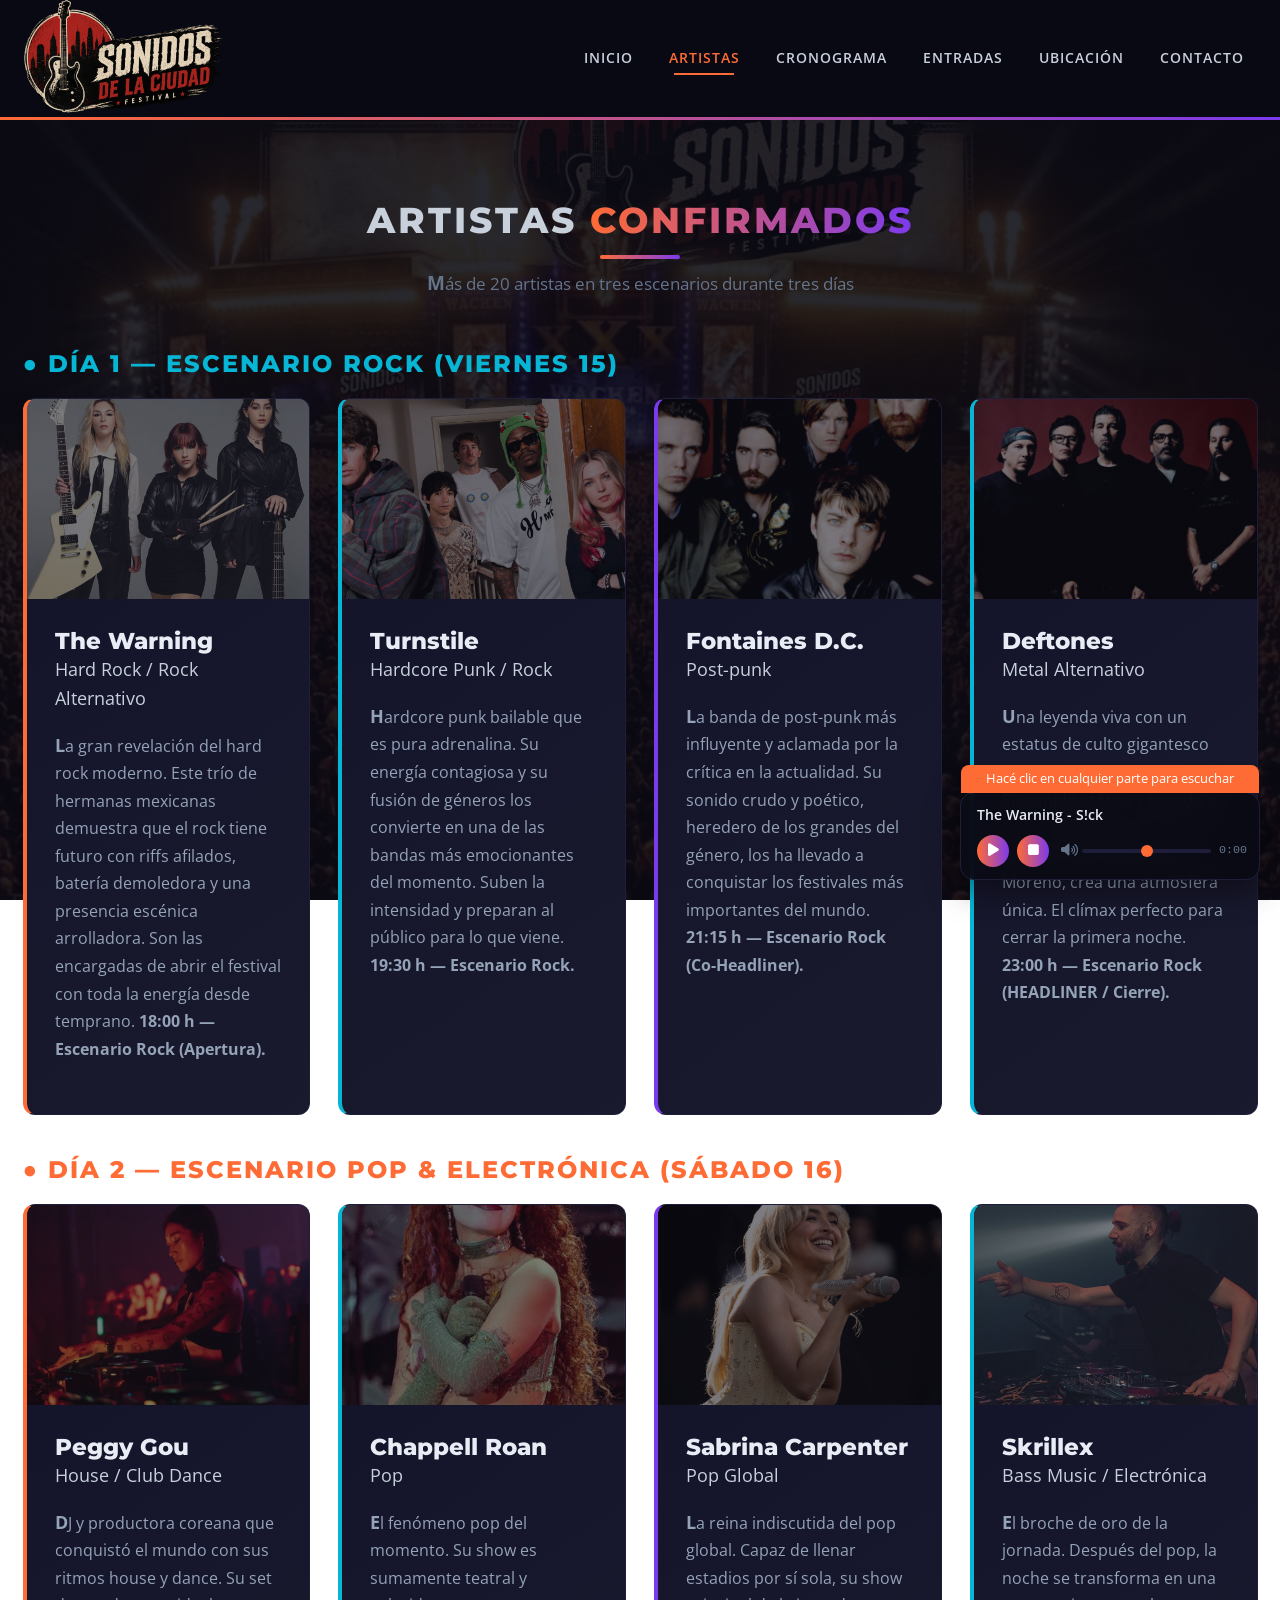
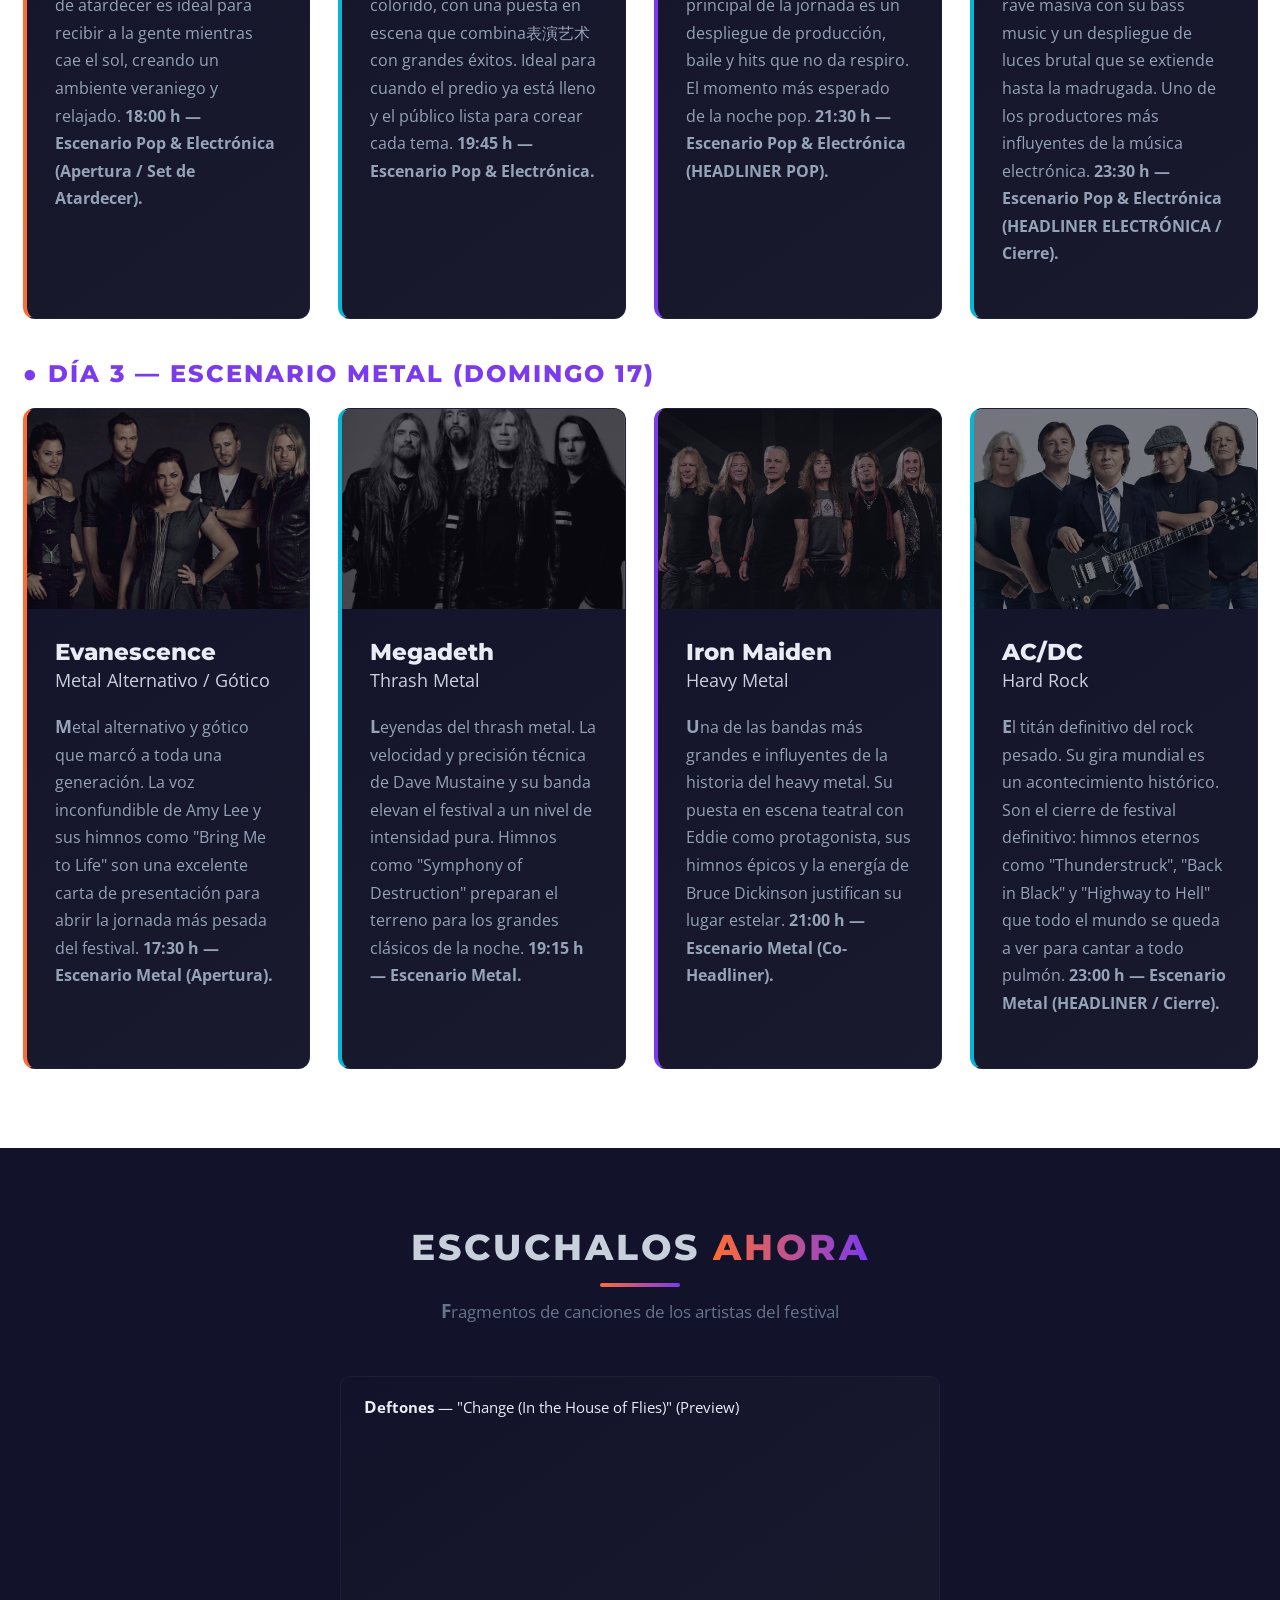
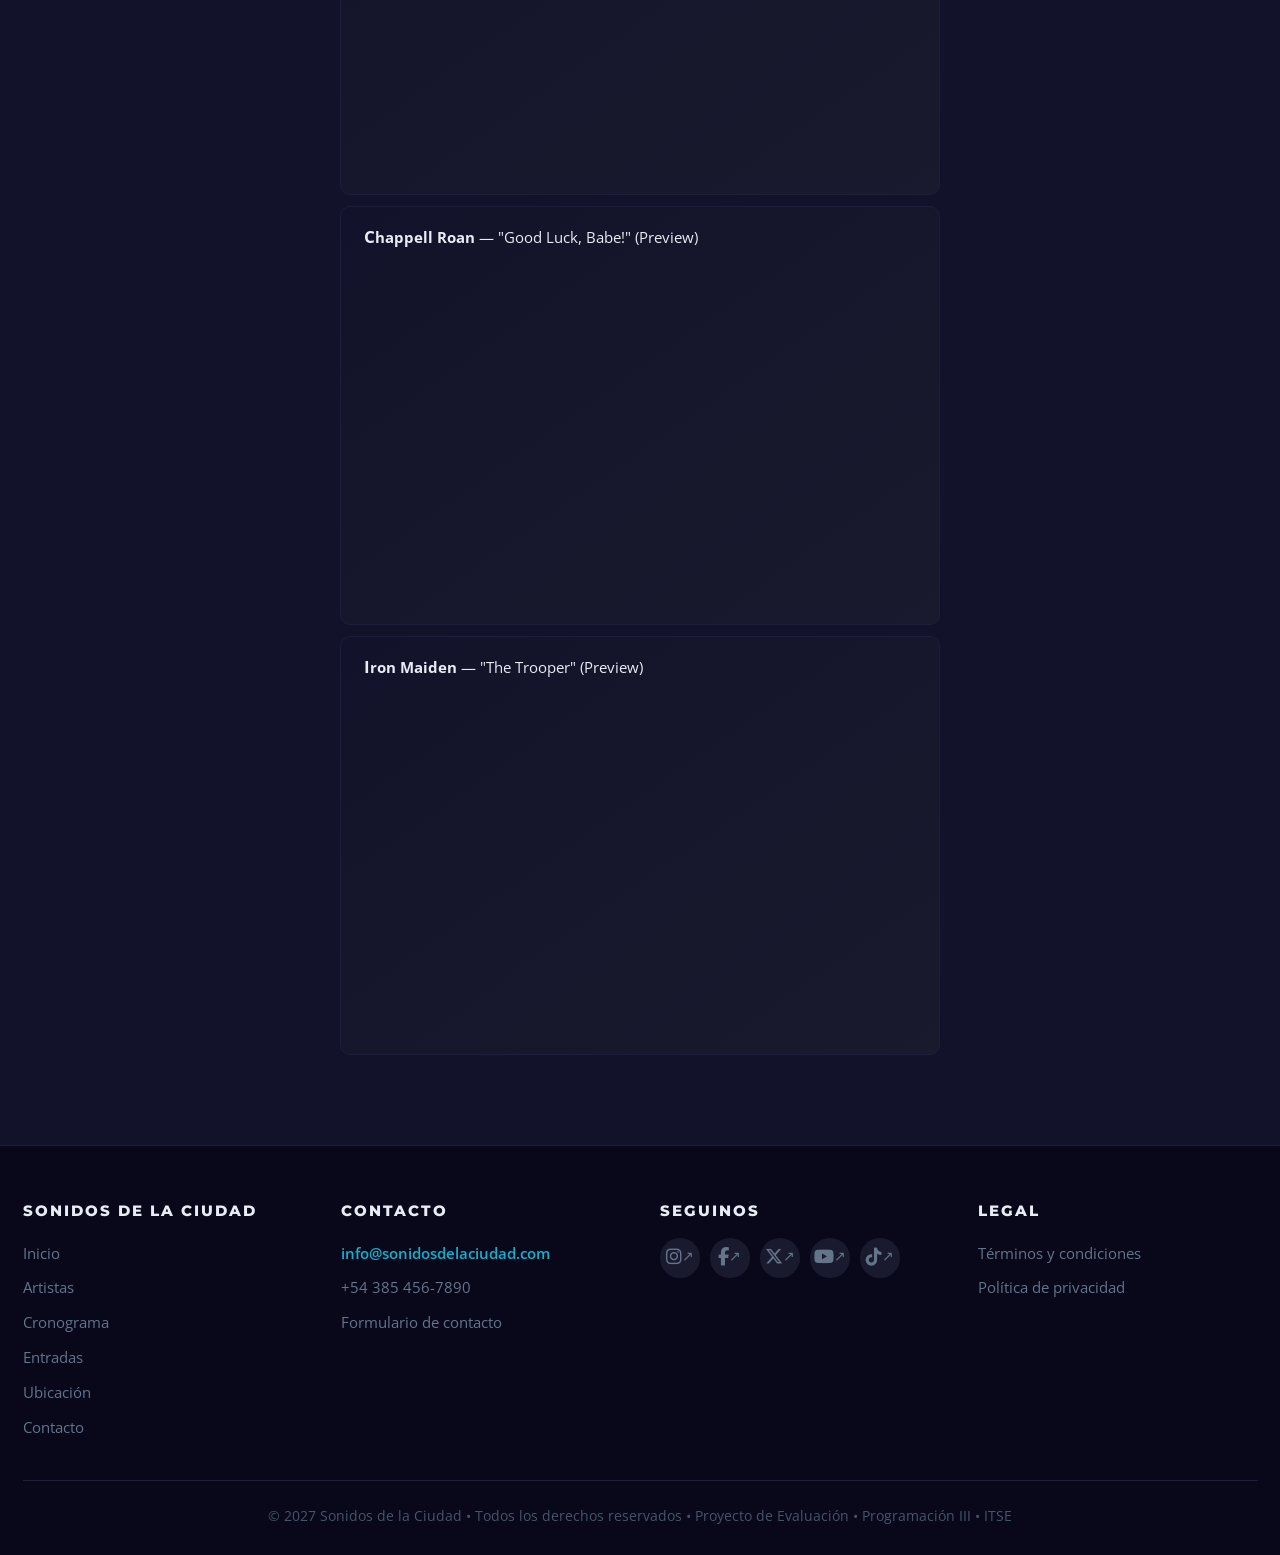
==== commit f118469c: "Fix encoding: restore UTF-8 files, re-apply cache busters and SPA init fixes using safe edits" ====
--- a/artistas.html
+++ b/artistas.html
@@ -9,7 +9,7 @@
   <link rel="preconnect" href="https://fonts.gstatic.com" crossorigin>
   <link href="https://fonts.googleapis.com/css2?family=Montserrat:wght@300;600;700;800;900&family=Open+Sans:wght@400;600;700&display=swap" rel="stylesheet">
   <link rel="stylesheet" href="https://cdnjs.cloudflare.com/ajax/libs/font-awesome/6.5.2/css/all.min.css">
-  <link rel="stylesheet" href="css/estilos.css?v=2">
+  <link rel="stylesheet" href="css/estilos.css?v=3">
 </head>
 <body>
 
@@ -267,7 +267,7 @@
     </div>
   </footer>
 
-  <script src="js/menu.js"></script>
+  <script src="js/menu.js?v=3"></script>
 
   <div class="reproductor-flotante" id="reproductor">
     <div class="rep-cancion" id="rep-cancion">The Warning - S!ck</div>
@@ -281,8 +281,8 @@
       <span class="rep-tiempo" id="rep-tiempo">0:00</span>
     </div>
   </div>
-  <script src="js/reproductor.js"></script>
-  <script src="js/navegacion.js"></script>
+  <script src="js/reproductor.js?v=3"></script>
+  <script src="js/navegacion.js?v=3"></script>
 
 </body>
 </html>
